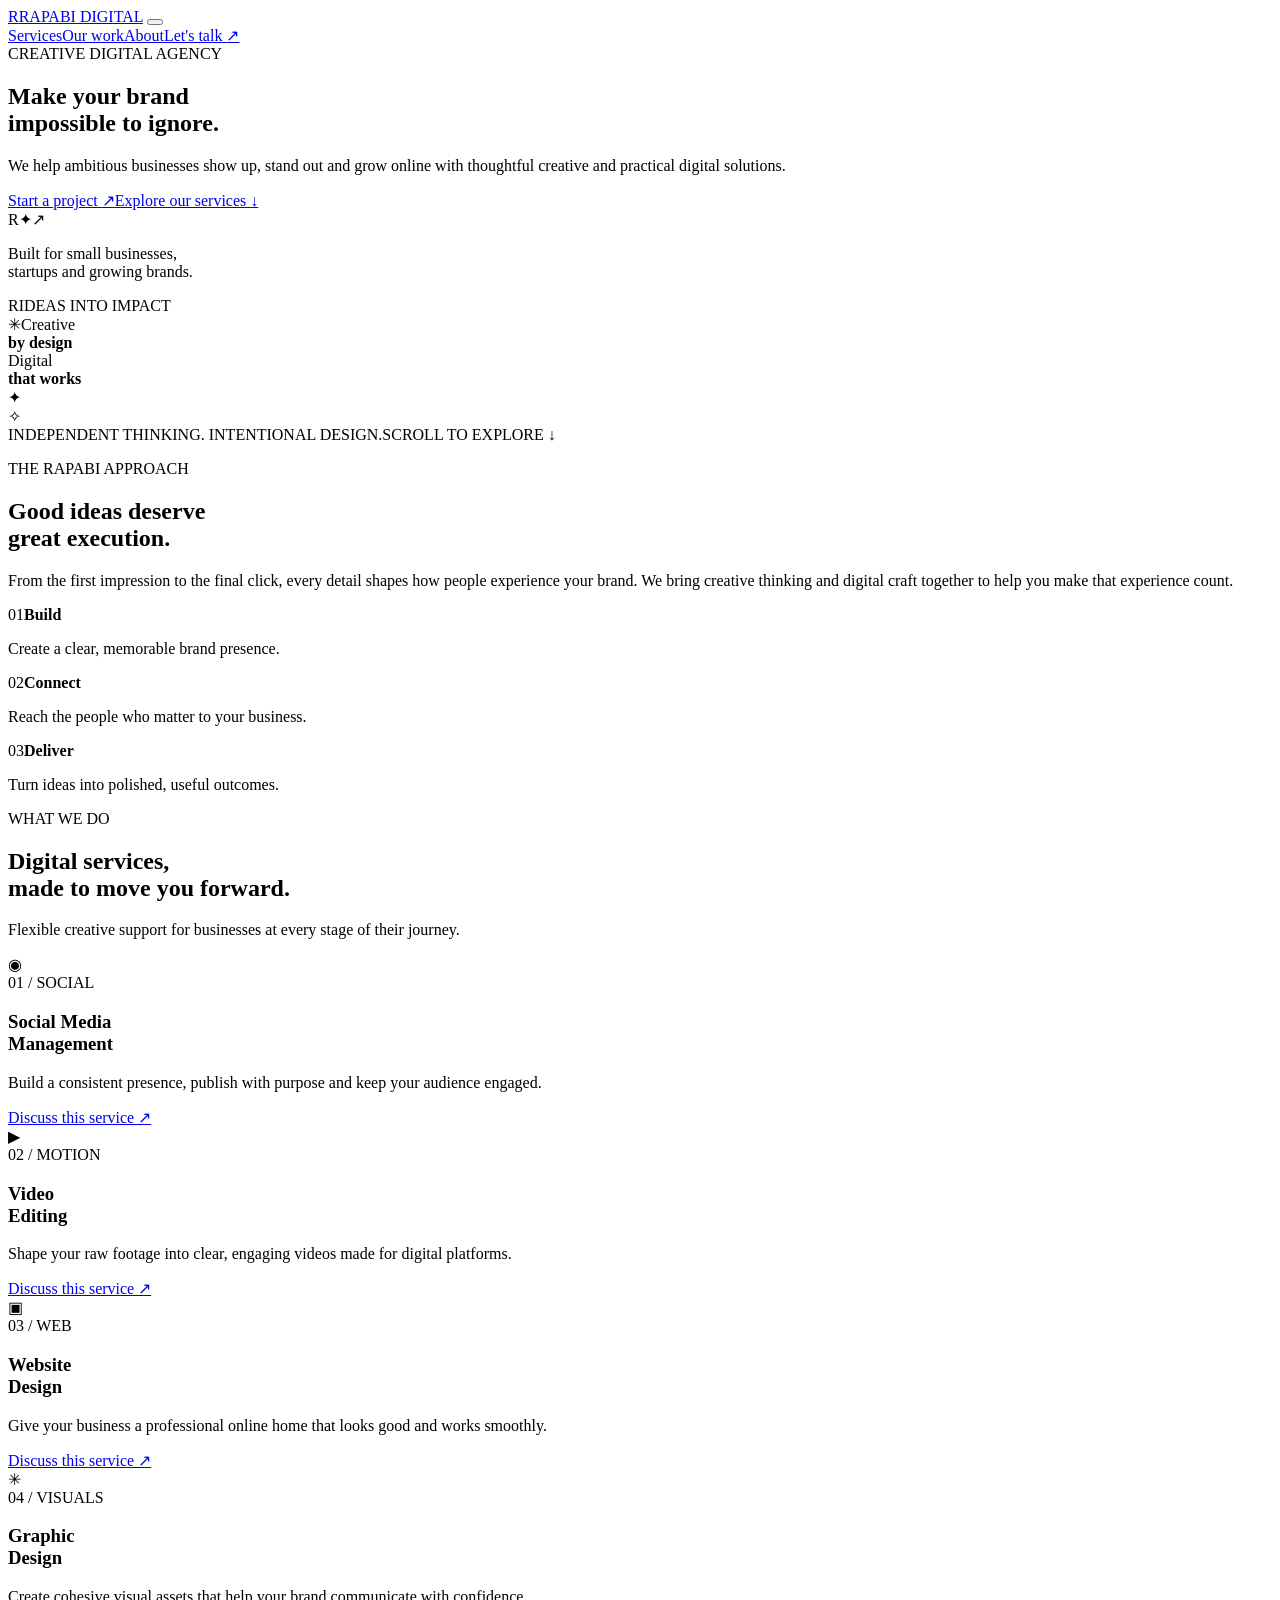
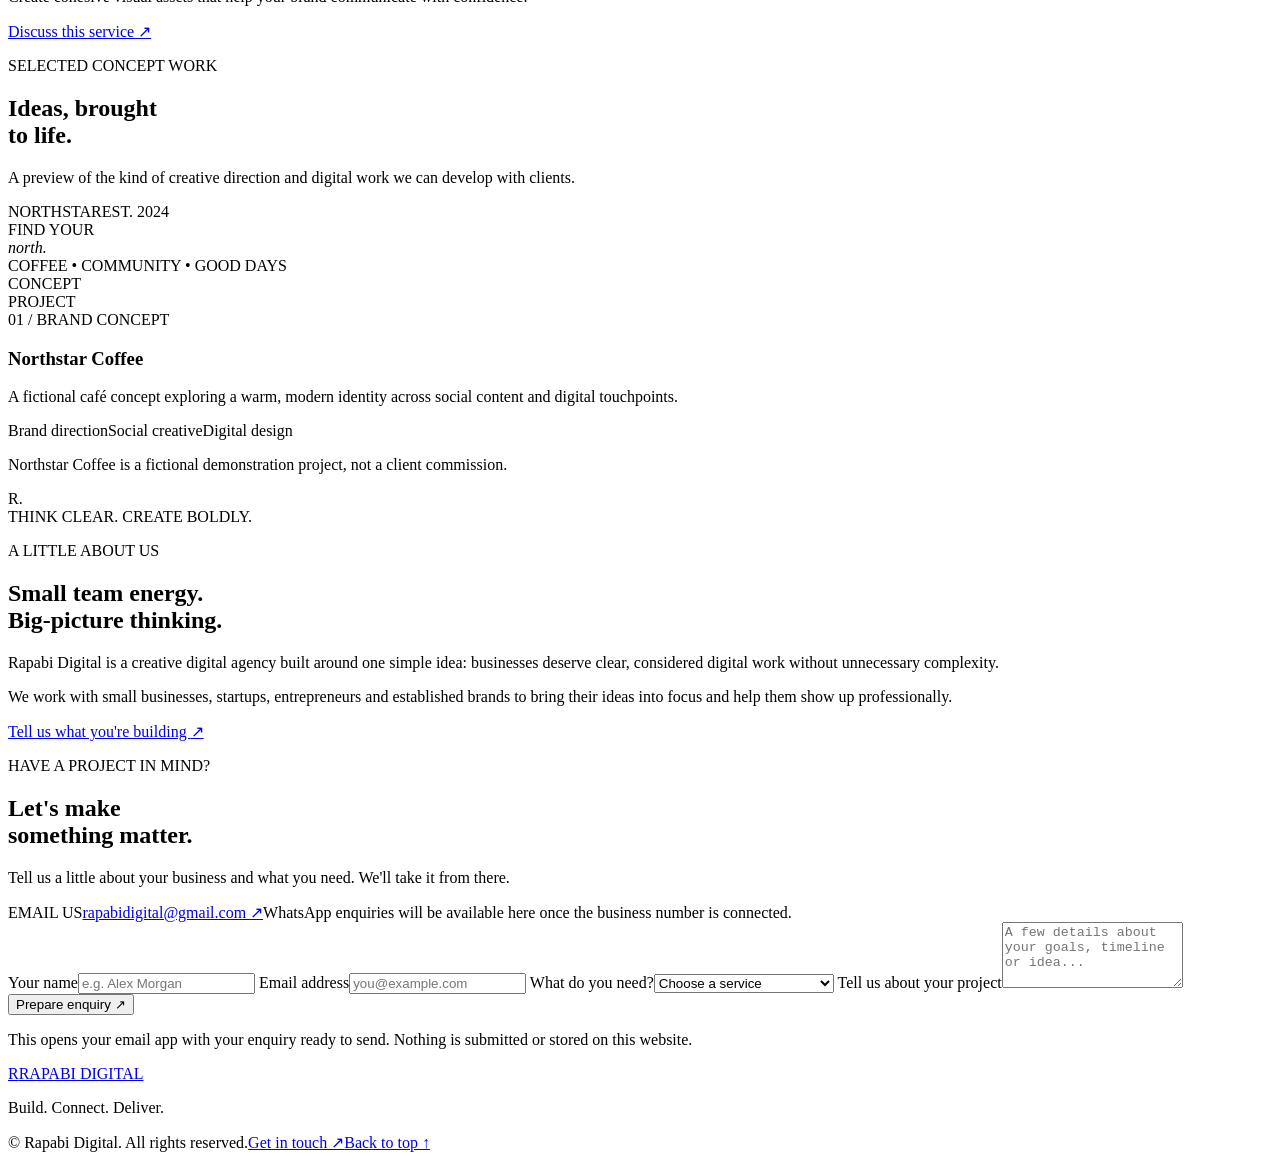
==== index.html @ 021f7085 "Build Rapabi Digital agency website" ====
<!doctype html>
<html lang="en">
<head>
  <meta charset="utf-8">
  <meta name="viewport" content="width=device-width, initial-scale=1">
  <meta name="theme-color" content="#090711">
  <meta name="description" content="Rapabi Digital helps small businesses and growing brands build a stronger digital presence through social media management, video editing, website design and graphic design.">
  <meta property="og:title" content="Rapabi Digital — Build. Connect. Deliver.">
  <meta property="og:description" content="Creative digital services for ambitious businesses.">
  <meta property="og:type" content="website">
  <title>Rapabi Digital — Build. Connect. Deliver.</title>
  <link rel="preconnect" href="https://fonts.googleapis.com">
  <link rel="preconnect" href="https://fonts.gstatic.com" crossorigin>
  <link href="https://fonts.googleapis.com/css2?family=DM+Sans:wght@400;500;600;700&family=Space+Grotesk:wght@400;500;600;700&display=swap" rel="stylesheet">
  <link rel="stylesheet" href="styles.css">
  <script src="script.js" defer></script>
</head>
<body>
  <div class="ambient ambient-one"></div><div class="ambient ambient-two"></div>
  <header class="site-header">
    <a class="brand" href="#home" aria-label="Rapabi Digital home"><span class="brand-mark">R</span><span>RAPABI<span class="brand-light"> DIGITAL</span></span></a>
    <button class="menu-toggle" aria-label="Open navigation" aria-expanded="false"><span></span><span></span></button>
    <nav class="nav" aria-label="Main navigation">
      <a href="#services">Services</a><a href="#work">Our work</a><a href="#about">About</a><a href="#contact" class="nav-cta">Let's talk <span>↗</span></a>
    </nav>
  </header>

  <main>
    <section class="hero section" id="home">
      <div class="hero-copy">
        <div class="eyebrow"><span class="eyebrow-dot"></span> CREATIVE DIGITAL AGENCY</div>
        <h1>Make your brand<br> <span class="gradient-text">impossible to ignore.</span></h1>
        <p class="hero-lede">We help ambitious businesses show up, stand out and grow online with thoughtful creative and practical digital solutions.</p>
        <div class="hero-actions"><a class="button button-primary" href="#contact">Start a project <span>↗</span></a><a class="text-link" href="#services">Explore our services <span>↓</span></a></div>
        <div class="hero-proof"><div class="proof-avatars"><span>R</span><span>✦</span><span>↗</span></div><p>Built for small businesses,<br>startups and growing brands.</p></div>
      </div>
      <div class="hero-art" aria-label="Abstract purple digital design illustration">
        <div class="orbit orbit-a"></div><div class="orbit orbit-b"></div>
        <div class="art-core"><span class="core-r">R</span><span class="core-caption">IDEAS INTO IMPACT</span></div>
        <div class="float-card card-top"><span class="mini-icon">✳</span><span>Creative<br><b>by design</b></span></div>
        <div class="float-card card-bottom"><span class="signal"><i></i><i></i><i></i></span><span>Digital<br><b>that works</b></span></div>
        <div class="art-spark spark-one">✦</div><div class="art-spark spark-two">✧</div>
      </div>
      <div class="hero-bottom"><span>INDEPENDENT THINKING. INTENTIONAL DESIGN.</span><span>SCROLL TO EXPLORE ↓</span></div>
    </section>

    <section class="intro section">
      <p class="section-kicker">THE RAPABI APPROACH</p>
      <div class="intro-grid"><h2>Good ideas deserve<br><span class="muted">great execution.</span></h2><p>From the first impression to the final click, every detail shapes how people experience your brand. We bring creative thinking and digital craft together to help you make that experience count.</p></div>
      <div class="pillars"><div><span>01</span><b>Build</b><p>Create a clear, memorable brand presence.</p></div><div><span>02</span><b>Connect</b><p>Reach the people who matter to your business.</p></div><div><span>03</span><b>Deliver</b><p>Turn ideas into polished, useful outcomes.</p></div></div>
    </section>

    <section class="services section" id="services">
      <div class="section-heading"><div><p class="section-kicker">WHAT WE DO</p><h2>Digital services,<br><span class="gradient-text">made to move you forward.</span></h2></div><p>Flexible creative support for businesses at every stage of their journey.</p></div>
      <div class="service-grid">
        <article class="service-card"><div class="service-icon">◉</div><span class="service-number">01 / SOCIAL</span><h3>Social Media<br>Management</h3><p>Build a consistent presence, publish with purpose and keep your audience engaged.</p><a href="#contact" class="card-link" data-service="Social Media Management">Discuss this service ↗</a></article>
        <article class="service-card"><div class="service-icon">▶</div><span class="service-number">02 / MOTION</span><h3>Video<br>Editing</h3><p>Shape your raw footage into clear, engaging videos made for digital platforms.</p><a href="#contact" class="card-link" data-service="Video Editing">Discuss this service ↗</a></article>
        <article class="service-card"><div class="service-icon">▣</div><span class="service-number">03 / WEB</span><h3>Website<br>Design</h3><p>Give your business a professional online home that looks good and works smoothly.</p><a href="#contact" class="card-link" data-service="Website Design">Discuss this service ↗</a></article>
        <article class="service-card"><div class="service-icon">✳</div><span class="service-number">04 / VISUALS</span><h3>Graphic<br>Design</h3><p>Create cohesive visual assets that help your brand communicate with confidence.</p><a href="#contact" class="card-link" data-service="Graphic Design">Discuss this service ↗</a></article>
      </div>
    </section>

    <section class="work section" id="work">
      <div class="section-heading"><div><p class="section-kicker">SELECTED CONCEPT WORK</p><h2>Ideas, brought<br><span class="muted">to life.</span></h2></div><p>A preview of the kind of creative direction and digital work we can develop with clients.</p></div>
      <article class="project-card">
        <div class="project-visual"><div class="coffee-window"><div class="coffee-top"><span>NORTHSTAR</span><span>EST. 2024</span></div><div class="coffee-sun"></div><div class="coffee-type">FIND YOUR<br><i>north.</i></div><div class="coffee-footer">COFFEE • COMMUNITY • GOOD DAYS</div></div><div class="project-stamp">CONCEPT<br>PROJECT</div></div>
        <div class="project-info"><div><span class="service-number">01 / BRAND CONCEPT</span><h3>Northstar Coffee</h3><p>A fictional café concept exploring a warm, modern identity across social content and digital touchpoints.</p></div><div class="project-tags"><span>Brand direction</span><span>Social creative</span><span>Digital design</span></div></div>
      </article>
      <p class="portfolio-note">Northstar Coffee is a fictional demonstration project, not a client commission.</p>
    </section>

    <section class="about section" id="about">
      <div class="about-visual"><div class="about-monogram">R<span>.</span></div><div class="about-ring"></div><span class="about-label">THINK CLEAR. CREATE BOLDLY.</span></div>
      <div class="about-copy"><p class="section-kicker">A LITTLE ABOUT US</p><h2>Small team energy.<br><span class="gradient-text">Big-picture thinking.</span></h2><p>Rapabi Digital is a creative digital agency built around one simple idea: businesses deserve clear, considered digital work without unnecessary complexity.</p><p>We work with small businesses, startups, entrepreneurs and established brands to bring their ideas into focus and help them show up professionally.</p><a class="text-link" href="#contact">Tell us what you're building <span>↗</span></a></div>
    </section>

    <section class="contact section" id="contact">
      <div class="contact-panel"><div class="contact-copy"><p class="section-kicker">HAVE A PROJECT IN MIND?</p><h2>Let's make<br><span class="gradient-text">something matter.</span></h2><p>Tell us a little about your business and what you need. We'll take it from there.</p><div class="contact-details"><span>EMAIL US</span><a href="mailto:rapabidigital@gmail.com">rapabidigital@gmail.com ↗</a><span class="contact-small">WhatsApp enquiries will be available here once the business number is connected.</span></div></div>
        <form class="contact-form" id="enquiry-form">
          <label for="name">Your name</label><input id="name" name="name" autocomplete="name" placeholder="e.g. Alex Morgan" required>
          <label for="email">Email address</label><input id="email" name="email" type="email" autocomplete="email" placeholder="you@example.com" required>
          <label for="service">What do you need?</label><select id="service" name="service" required><option value="">Choose a service</option><option>Social Media Management</option><option>Video Editing</option><option>Website Design</option><option>Graphic Design</option><option>Not sure yet</option></select>
          <label for="message">Tell us about your project</label><textarea id="message" name="message" rows="4" placeholder="A few details about your goals, timeline or idea..." required></textarea>
          <button class="button button-primary form-submit" type="submit">Prepare enquiry <span>↗</span></button><p class="form-note">This opens your email app with your enquiry ready to send. Nothing is submitted or stored on this website.</p>
        </form>
      </div>
    </section>
  </main>

  <footer class="footer"><a class="brand" href="#home"><span class="brand-mark">R</span><span>RAPABI<span class="brand-light"> DIGITAL</span></span></a><p>Build. Connect. Deliver.</p><div class="footer-bottom"><span>© <span id="year"></span> Rapabi Digital. All rights reserved.</span><a href="mailto:rapabidigital@gmail.com">Get in touch ↗</a><a href="#home">Back to top ↑</a></div></footer>
</body>
</html>
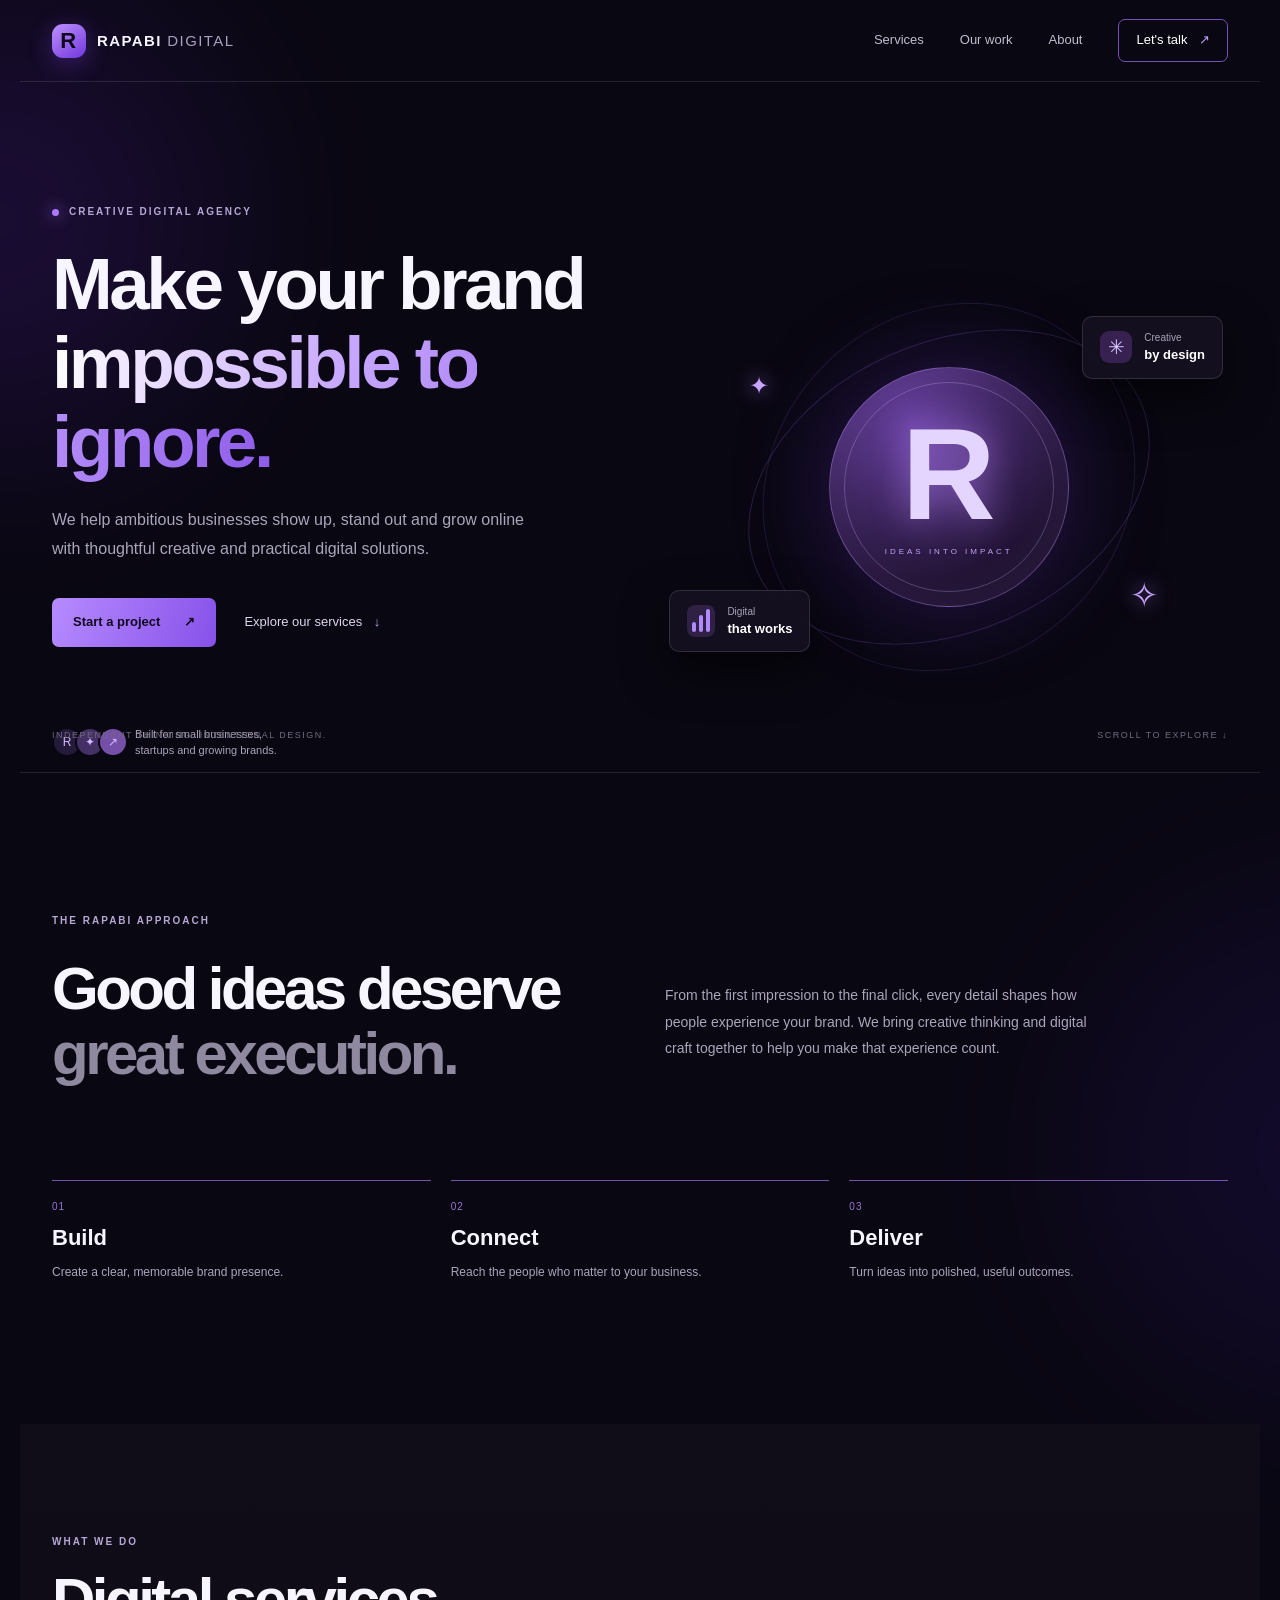
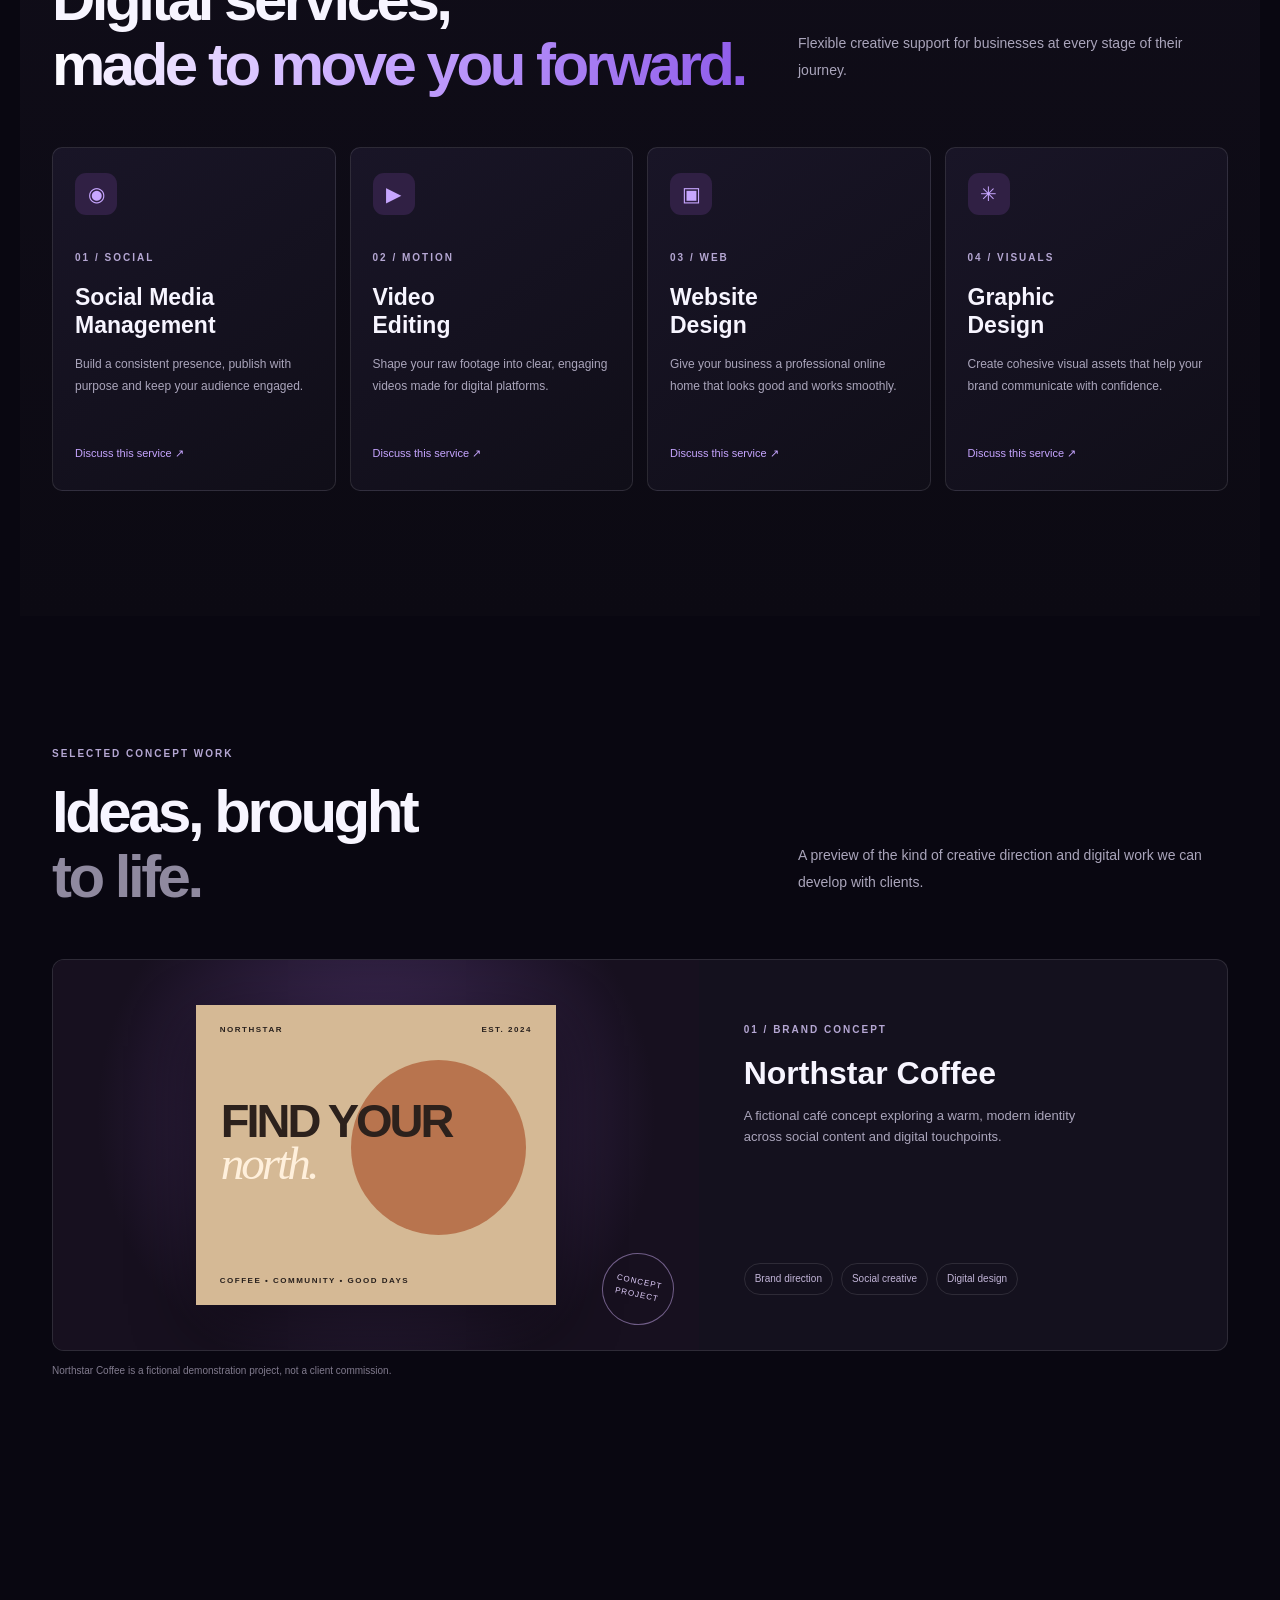
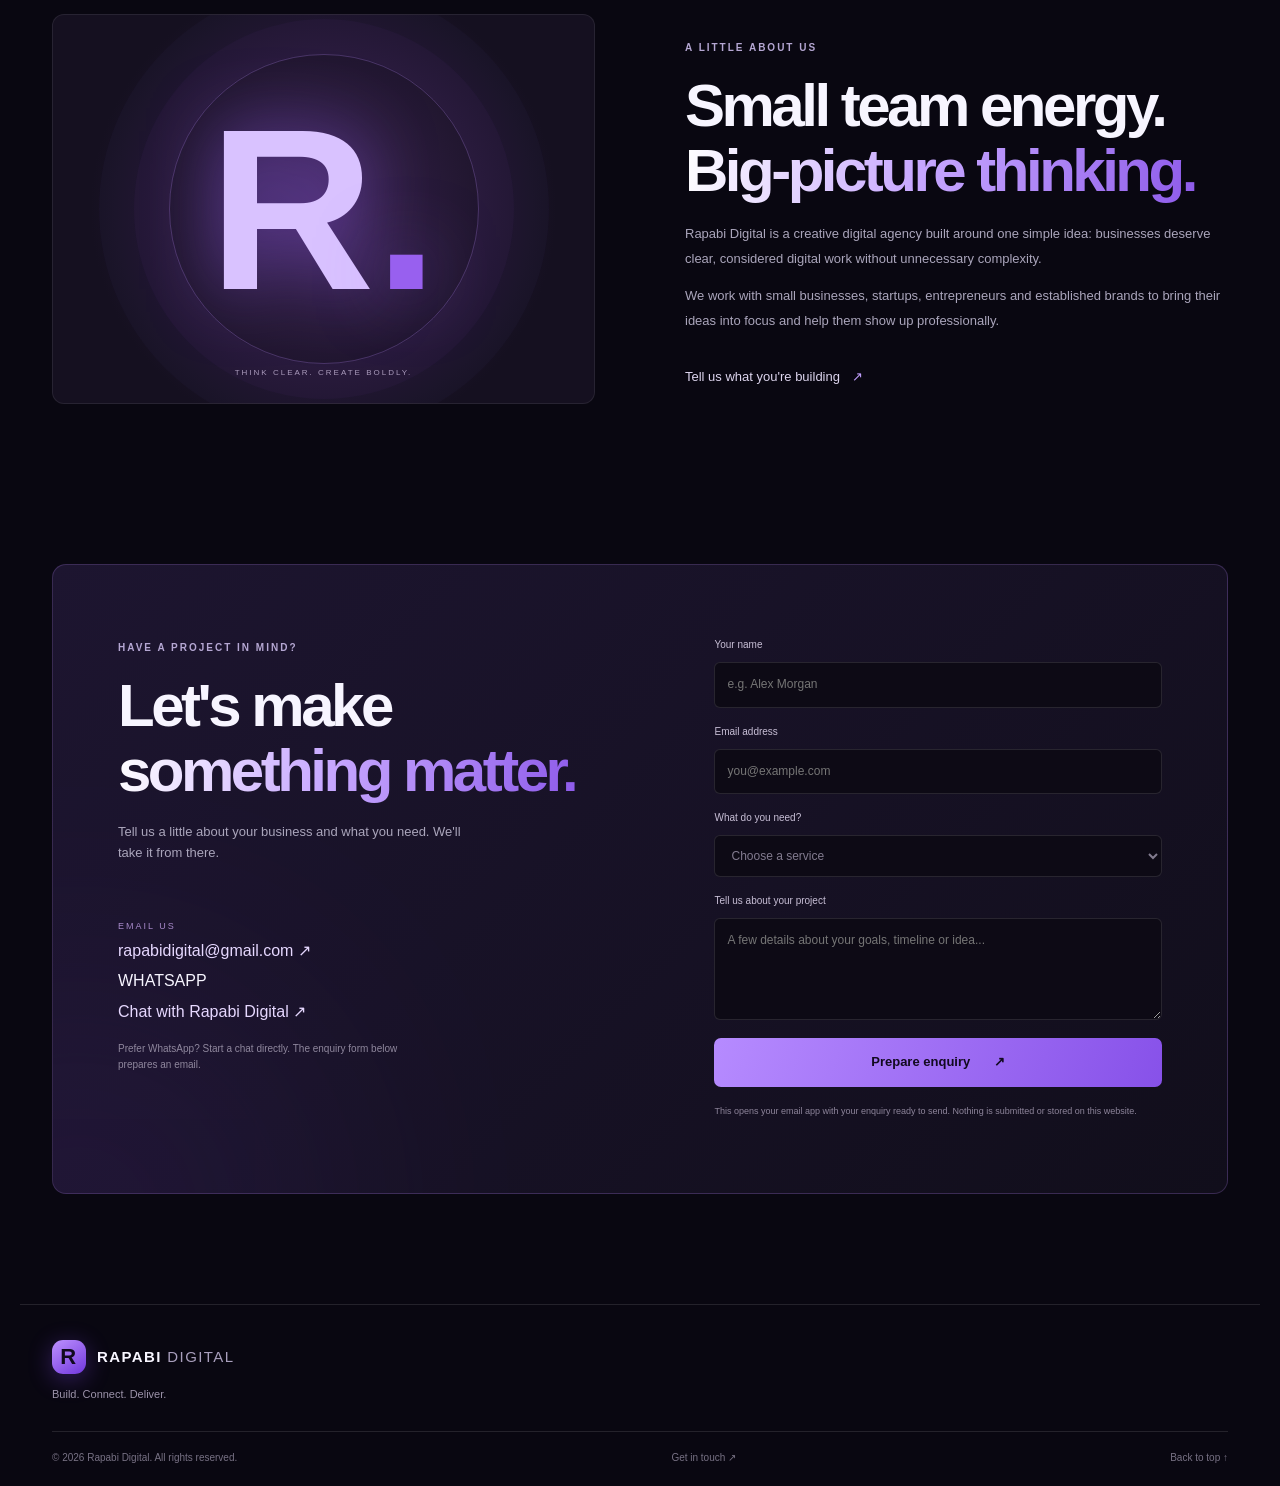
==== commit 597b9357: "Add WhatsApp business contact link" ====
--- a/index.html
+++ b/index.html
@@ -75,7 +75,7 @@
     </section>
 
     <section class="contact section" id="contact">
-      <div class="contact-panel"><div class="contact-copy"><p class="section-kicker">HAVE A PROJECT IN MIND?</p><h2>Let's make<br><span class="gradient-text">something matter.</span></h2><p>Tell us a little about your business and what you need. We'll take it from there.</p><div class="contact-details"><span>EMAIL US</span><a href="mailto:rapabidigital@gmail.com">rapabidigital@gmail.com ↗</a><span class="contact-small">WhatsApp enquiries will be available here once the business number is connected.</span></div></div>
+      <div class="contact-panel"><div class="contact-copy"><p class="section-kicker">HAVE A PROJECT IN MIND?</p><h2>Let's make<br><span class="gradient-text">something matter.</span></h2><p>Tell us a little about your business and what you need. We'll take it from there.</p><div class="contact-details"><span>EMAIL US</span><a href="mailto:rapabidigital@gmail.com">rapabidigital@gmail.com ↗</a><span>WHATSAPP</span><a href="https://wa.me/27754606936" target="_blank" rel="noopener noreferrer">Chat with Rapabi Digital ↗</a><span class="contact-small">Prefer WhatsApp? Start a chat directly. The enquiry form below prepares an email.</span></div></div>
         <form class="contact-form" id="enquiry-form">
           <label for="name">Your name</label><input id="name" name="name" autocomplete="name" placeholder="e.g. Alex Morgan" required>
           <label for="email">Email address</label><input id="email" name="email" type="email" autocomplete="email" placeholder="you@example.com" required>
--- a/styles.css
+++ b/styles.css
@@ -0,0 +1,4 @@
+:root{--bg:#090711;--panel:#12101d;--panel2:#171426;--text:#f7f5ff;--muted:#aaa5bb;--purple:#9b69ff;--purple2:#c2a0ff;--line:rgba(255,255,255,.11);--font:'DM Sans',sans-serif;--display:'Space Grotesk',sans-serif}*{box-sizing:border-box}html{scroll-behavior:smooth;scroll-padding-top:90px}body{margin:0;background:var(--bg);color:var(--text);font-family:var(--font);line-height:1.6;overflow-x:hidden}a{color:inherit;text-decoration:none}button,input,textarea,select{font:inherit}.ambient{position:absolute;pointer-events:none;border-radius:50%;filter:blur(110px);opacity:.18;z-index:-1}.ambient-one{width:440px;height:440px;background:#702bdb;top:0;left:-220px}.ambient-two{width:500px;height:500px;background:#3e1c9b;top:900px;right:-300px}.site-header{height:82px;max-width:1240px;margin:auto;padding:0 32px;display:flex;align-items:center;justify-content:space-between;border-bottom:1px solid var(--line);position:relative;z-index:5}.brand{display:flex;align-items:center;gap:11px;font:700 15px var(--display);letter-spacing:1.4px}.brand-mark{width:34px;height:34px;border-radius:11px;display:grid;place-items:center;background:linear-gradient(145deg,#bd91ff,#7137dc);color:#10091e;font:700 22px var(--display);box-shadow:0 5px 25px #8a4bff55}.brand-light{color:#a99fbd;font-weight:500}.nav{display:flex;align-items:center;gap:36px;color:#c2bdcf;font-size:13px}.nav a:hover,.text-link:hover{color:#fff}.nav-cta{padding:10px 17px;border:1px solid #7851b5;border-radius:7px;color:#fff}.nav-cta span{color:var(--purple2);margin-left:8px}.menu-toggle{display:none;background:none;border:0;color:white}.section{max-width:1240px;margin:0 auto;padding-left:32px;padding-right:32px}.hero{min-height:690px;padding-top:120px;position:relative;display:grid;grid-template-columns:1.05fr .95fr;align-items:center}.eyebrow,.section-kicker,.service-number{font-size:10px;letter-spacing:2px;font-weight:700;color:#b5a7d3}.eyebrow{display:flex;align-items:center;gap:10px}.eyebrow-dot{width:7px;height:7px;background:#ad7aff;border-radius:50%;box-shadow:0 0 15px #ad7aff}.hero h1,.section h2{font:600 clamp(42px,5.7vw,76px)/1.08 var(--display);letter-spacing:-3.5px;margin:25px 0}.gradient-text{background:linear-gradient(100deg,#fff 0%,#c8a9ff 45%,#8e5bea 100%);-webkit-background-clip:text;background-clip:text;color:transparent}.muted{color:#8f899f}.hero-lede{max-width:500px;color:var(--muted);font-size:16px;line-height:1.8}.hero-actions{display:flex;align-items:center;gap:28px;margin-top:34px}.button{border:0;border-radius:7px;padding:14px 21px;font-size:13px;font-weight:700;display:inline-flex;align-items:center;gap:24px;cursor:pointer;transition:transform .2s,box-shadow .2s}.button:hover{transform:translateY(-3px);box-shadow:0 10px 30px #8d50ef55}.button-primary{background:linear-gradient(110deg,#b68bff,#8751e9);color:#120a20}.text-link{font-size:13px;color:#ddd5ee}.text-link span{color:var(--purple2);margin-left:8px}.hero-proof{display:flex;align-items:center;gap:14px;margin-top:68px}.proof-avatars{display:flex}.proof-avatars span{width:30px;height:30px;border:2px solid var(--bg);border-radius:50%;margin-right:-7px;background:#241a39;display:grid;place-items:center;color:#d4b9ff;font-size:12px}.proof-avatars span:nth-child(2){background:#443064}.proof-avatars span:nth-child(3){background:#7550a9}.hero-proof p{font-size:11px;color:#aaa3b8;line-height:1.5}.hero-art{height:450px;position:relative;display:grid;place-items:center}.orbit{position:absolute;border:1px solid #a77aff33;border-radius:50%;transform:rotate(-24deg)}.orbit-a{width:420px;height:290px}.orbit-b{width:350px;height:390px;transform:rotate(48deg);border-color:#a77aff22}.art-core{width:240px;height:240px;border-radius:50%;background:radial-gradient(circle at 35% 25%,#6841a0,#211333 65%,#100b19);border:1px solid #bd96ff66;box-shadow:0 0 100px #843dff44,inset 0 0 55px #b17aff22;display:flex;flex-direction:column;align-items:center;justify-content:center;position:relative}.art-core:before{content:"";position:absolute;inset:14px;border:1px solid #d2baff44;border-radius:50%}.core-r{font:700 130px/.9 var(--display);color:#e4d5ff;text-shadow:0 0 35px #bd8bff88}.core-caption{font-size:8px;letter-spacing:3px;color:#c3a6f1;margin-top:13px}.float-card{position:absolute;display:flex;align-items:center;gap:12px;padding:13px 17px;background:#171222dd;border:1px solid #ffffff20;border-radius:10px;box-shadow:0 18px 45px #0008;font-size:10px;color:#aaa2b8;line-height:1.5;backdrop-filter:blur(12px)}.float-card b{font-size:13px;color:white}.card-top{top:54px;right:5px}.card-bottom{bottom:60px;left:0}.mini-icon{width:32px;height:32px;border-radius:9px;background:#362151;color:#d9c3ff;display:grid;place-items:center;font-size:20px}.signal{height:32px;display:flex;align-items:end;gap:3px;padding:5px;background:#302044;border-radius:8px}.signal i{display:block;width:4px;background:#b18aff;border-radius:4px}.signal i:nth-child(1){height:10px}.signal i:nth-child(2){height:17px}.signal i:nth-child(3){height:23px}.art-spark{position:absolute;color:#c8a6ff;text-shadow:0 0 20px #b27aff}.spark-one{top:105px;left:80px;font-size:24px}.spark-two{bottom:90px;right:70px;font-size:34px}.hero-bottom{position:absolute;bottom:30px;left:32px;right:32px;display:flex;justify-content:space-between;color:#706a7f;font-size:9px;letter-spacing:1.5px}.intro{padding-top:130px;padding-bottom:130px;border-top:1px solid var(--line)}.intro-grid{display:grid;grid-template-columns:1fr 1fr;align-items:center;gap:50px}.intro-grid h2,.section-heading h2,.about-copy h2,.contact h2{font-size:clamp(38px,4.7vw,60px);margin:18px 0}.intro-grid>p,.section-heading>p{max-width:430px;color:var(--muted);font-size:14px;line-height:1.9}.pillars{display:grid;grid-template-columns:repeat(3,1fr);gap:20px;margin-top:75px}.pillars>div{border-top:1px solid #7653a7;padding-top:18px}.pillars span{display:block;font-size:10px;color:#9b73d4;letter-spacing:1px}.pillars b{display:block;font:600 22px var(--display);margin:10px 0}.pillars p{font-size:12px;color:var(--muted)}.services{padding-top:100px;padding-bottom:125px;background:linear-gradient(180deg,#100d19,#0c0a13)}.section-heading{display:flex;align-items:end;justify-content:space-between;gap:30px;margin-bottom:50px}.section-heading h2{margin-bottom:0}.service-grid{display:grid;grid-template-columns:repeat(4,1fr);gap:14px}.service-card{min-height:315px;padding:25px 22px;background:linear-gradient(145deg,#191527,#100e18);border:1px solid var(--line);border-radius:10px;transition:transform .25s,border-color .25s}.service-card:hover{transform:translateY(-7px);border-color:#9869d7}.service-icon{width:42px;height:42px;border-radius:11px;background:#302044;color:#c7a6ff;display:grid;place-items:center;font-size:20px;margin-bottom:28px}.service-card h3{font:600 23px/1.2 var(--display);margin:15px 0}.service-card p{font-size:12px;color:var(--muted);line-height:1.8;min-height:66px}.card-link{font-size:11px;color:#c6a5ff;display:inline-block;margin-top:13px}.work{padding-top:120px;padding-bottom:115px}.project-card{display:grid;grid-template-columns:1.1fr .9fr;background:#14111e;border:1px solid var(--line);border-radius:12px;overflow:hidden}.project-visual{min-height:390px;background:radial-gradient(circle at 50% 40%,#493065,#17101f 70%);display:grid;place-items:center;position:relative;padding:35px}.coffee-window{width:min(360px,90%);height:300px;background:#d5b995;color:#28201d;padding:20px 24px;position:relative;overflow:hidden;box-shadow:0 20px 60px #0007}.coffee-top,.coffee-footer{display:flex;justify-content:space-between;font:700 8px var(--display);letter-spacing:1.5px;position:relative;z-index:2}.coffee-sun{position:absolute;width:175px;height:175px;border-radius:50%;background:#b56d46;right:30px;top:55px;opacity:.9}.coffee-type{position:absolute;z-index:1;left:25px;top:95px;font:700 47px/.88 var(--display);letter-spacing:-3px;color:#2c211c}.coffee-type i{font-family:Georgia,serif;font-weight:400;color:#fff0dc}.coffee-footer{position:absolute;bottom:20px;left:24px;right:24px}.project-stamp{position:absolute;bottom:25px;right:25px;border:1px solid #d7b6ff77;border-radius:50%;width:72px;height:72px;display:grid;place-items:center;text-align:center;font-size:8px;letter-spacing:1px;color:#e4d1ff;transform:rotate(12deg)}.project-info{padding:55px 45px;display:flex;flex-direction:column;justify-content:space-between}.project-info h3{font:600 32px var(--display);margin:14px 0}.project-info p{font-size:13px;color:var(--muted);max-width:360px}.project-tags{display:flex;flex-wrap:wrap;gap:8px;margin-top:35px}.project-tags span{font-size:10px;color:#c2b5d8;padding:7px 10px;border:1px solid var(--line);border-radius:30px}.portfolio-note{font-size:10px;color:#817b8e;margin-top:12px}.about{padding-top:110px;padding-bottom:130px;display:grid;grid-template-columns:1fr 1fr;gap:90px;align-items:center}.about-visual{height:390px;border-radius:12px;background:radial-gradient(circle at 50% 50%,#39234e,#151020 70%);border:1px solid #ffffff14;display:grid;place-items:center;position:relative;overflow:hidden}.about-monogram{font:700 230px/.9 var(--display);color:#d9c2ff;text-shadow:0 0 70px #9a62ff88;z-index:1}.about-monogram span{color:#9860ef}.about-ring{position:absolute;width:310px;height:310px;border:1px solid #bd8bff44;border-radius:50%;box-shadow:0 0 0 35px #9d66ff09,0 0 0 70px #9d66ff07}.about-label{position:absolute;bottom:24px;font-size:8px;letter-spacing:2px;color:#a99abb}.about-copy>p:not(.section-kicker){font-size:13px;color:var(--muted);line-height:1.9}.about-copy .text-link{display:inline-block;margin-top:20px}.contact{padding-top:30px;padding-bottom:110px}.contact-panel{padding:65px;display:grid;grid-template-columns:1fr .85fr;gap:70px;background:linear-gradient(135deg,#1d1530,#110e1b);border:1px solid #9b70d344;border-radius:14px;position:relative;overflow:hidden}.contact-panel:after{content:"";position:absolute;width:350px;height:350px;border-radius:50%;background:#8c4de8;filter:blur(140px);opacity:.17;left:-150px;bottom:-200px;pointer-events:none}.contact-copy,.contact-form{position:relative;z-index:1}.contact-copy>p:not(.section-kicker){color:var(--muted);font-size:13px;max-width:360px}.contact-details{display:flex;flex-direction:column;align-items:flex-start;margin-top:55px;gap:8px}.contact-details>span:first-child{font-size:9px;letter-spacing:2px;color:#a88acb}.contact-details>a{font:500 16px var(--display);color:#e6d8ff}.contact-small{font-size:10px;color:#8f879d;margin-top:12px;max-width:280px}.contact-form{display:flex;flex-direction:column;gap:9px}.contact-form label{font-size:10px;color:#c8bfd6;margin-top:7px}.contact-form input,.contact-form select,.contact-form textarea{width:100%;background:#0d0a15;border:1px solid #ffffff1c;border-radius:6px;padding:12px;color:#fff;outline:none;font-size:12px}.contact-form input:focus,.contact-form select:focus,.contact-form textarea:focus{border-color:#a477e7}.contact-form textarea{resize:vertical}.contact-form select:invalid{color:#827b8f}.form-submit{margin-top:9px;justify-content:center}.form-note{font-size:9px;color:#8d849a;line-height:1.5}.footer{max-width:1240px;margin:auto;padding:35px 32px 20px;border-top:1px solid var(--line)}.footer>p{font-size:11px;color:#9c93aa;margin:12px 0 28px}.footer-bottom{display:flex;justify-content:space-between;gap:15px;border-top:1px solid var(--line);padding-top:18px;color:#777184;font-size:10px}.footer-bottom a:hover{color:#fff}
+@media(max-width:900px){.hero{grid-template-columns:1fr .8fr;padding-top:90px}.hero-art{transform:scale(.85)}.service-grid{grid-template-columns:repeat(2,1fr)}.about{gap:45px}.contact-panel{padding:42px;gap:35px}.project-info{padding:40px 30px}}
+@media(max-width:680px){.site-header{height:70px;padding:0 20px}.menu-toggle{display:flex;flex-direction:column;gap:6px;padding:10px}.menu-toggle span{width:23px;height:2px;background:#eee;display:block}.nav{display:none;position:absolute;top:69px;left:0;right:0;background:#100d19;border-bottom:1px solid var(--line);padding:20px;flex-direction:column;align-items:stretch;gap:18px}.nav.open{display:flex}.nav-cta{text-align:center}.section{padding-left:20px;padding-right:20px}.hero{display:block;min-height:0;padding-top:85px;padding-bottom:85px}.hero h1{font-size:clamp(43px,12vw,62px);letter-spacing:-2.8px}.hero-lede{font-size:14px}.hero-proof{margin-top:42px}.hero-art{height:340px;margin-top:25px;transform:none}.art-core{width:190px;height:190px}.core-r{font-size:105px}.orbit-a{width:320px;height:230px}.orbit-b{width:270px;height:310px}.card-top{right:0;top:25px}.card-bottom{left:0;bottom:25px}.hero-bottom{bottom:22px;left:20px;right:20px;font-size:7px}.intro{padding-top:85px;padding-bottom:85px}.intro-grid{grid-template-columns:1fr;gap:0}.intro-grid h2,.section-heading h2,.about-copy h2,.contact h2{font-size:43px;letter-spacing:-2px}.pillars{grid-template-columns:1fr;gap:25px;margin-top:45px}.services,.work{padding-top:85px;padding-bottom:85px}.section-heading{display:block;margin-bottom:35px}.section-heading>p{margin-top:20px}.service-grid{grid-template-columns:1fr}.service-card{min-height:270px}.service-card p{min-height:0}.project-card{grid-template-columns:1fr}.project-visual{min-height:330px}.project-info{padding:30px 25px}.about{grid-template-columns:1fr;gap:38px;padding-top:80px;padding-bottom:85px}.about-visual{height:300px}.about-monogram{font-size:180px}.about-ring{width:240px;height:240px}.contact{padding-bottom:75px}.contact-panel{padding:30px 22px;grid-template-columns:1fr;gap:35px}.contact-details{margin-top:35px}.footer{padding:30px 20px 18px}.footer-bottom{flex-wrap:wrap}.footer-bottom span{width:100%}}
+@media(prefers-reduced-motion:reduce){*,*::before,*::after{scroll-behavior:auto!important;transition:none!important;animation:none!important}}
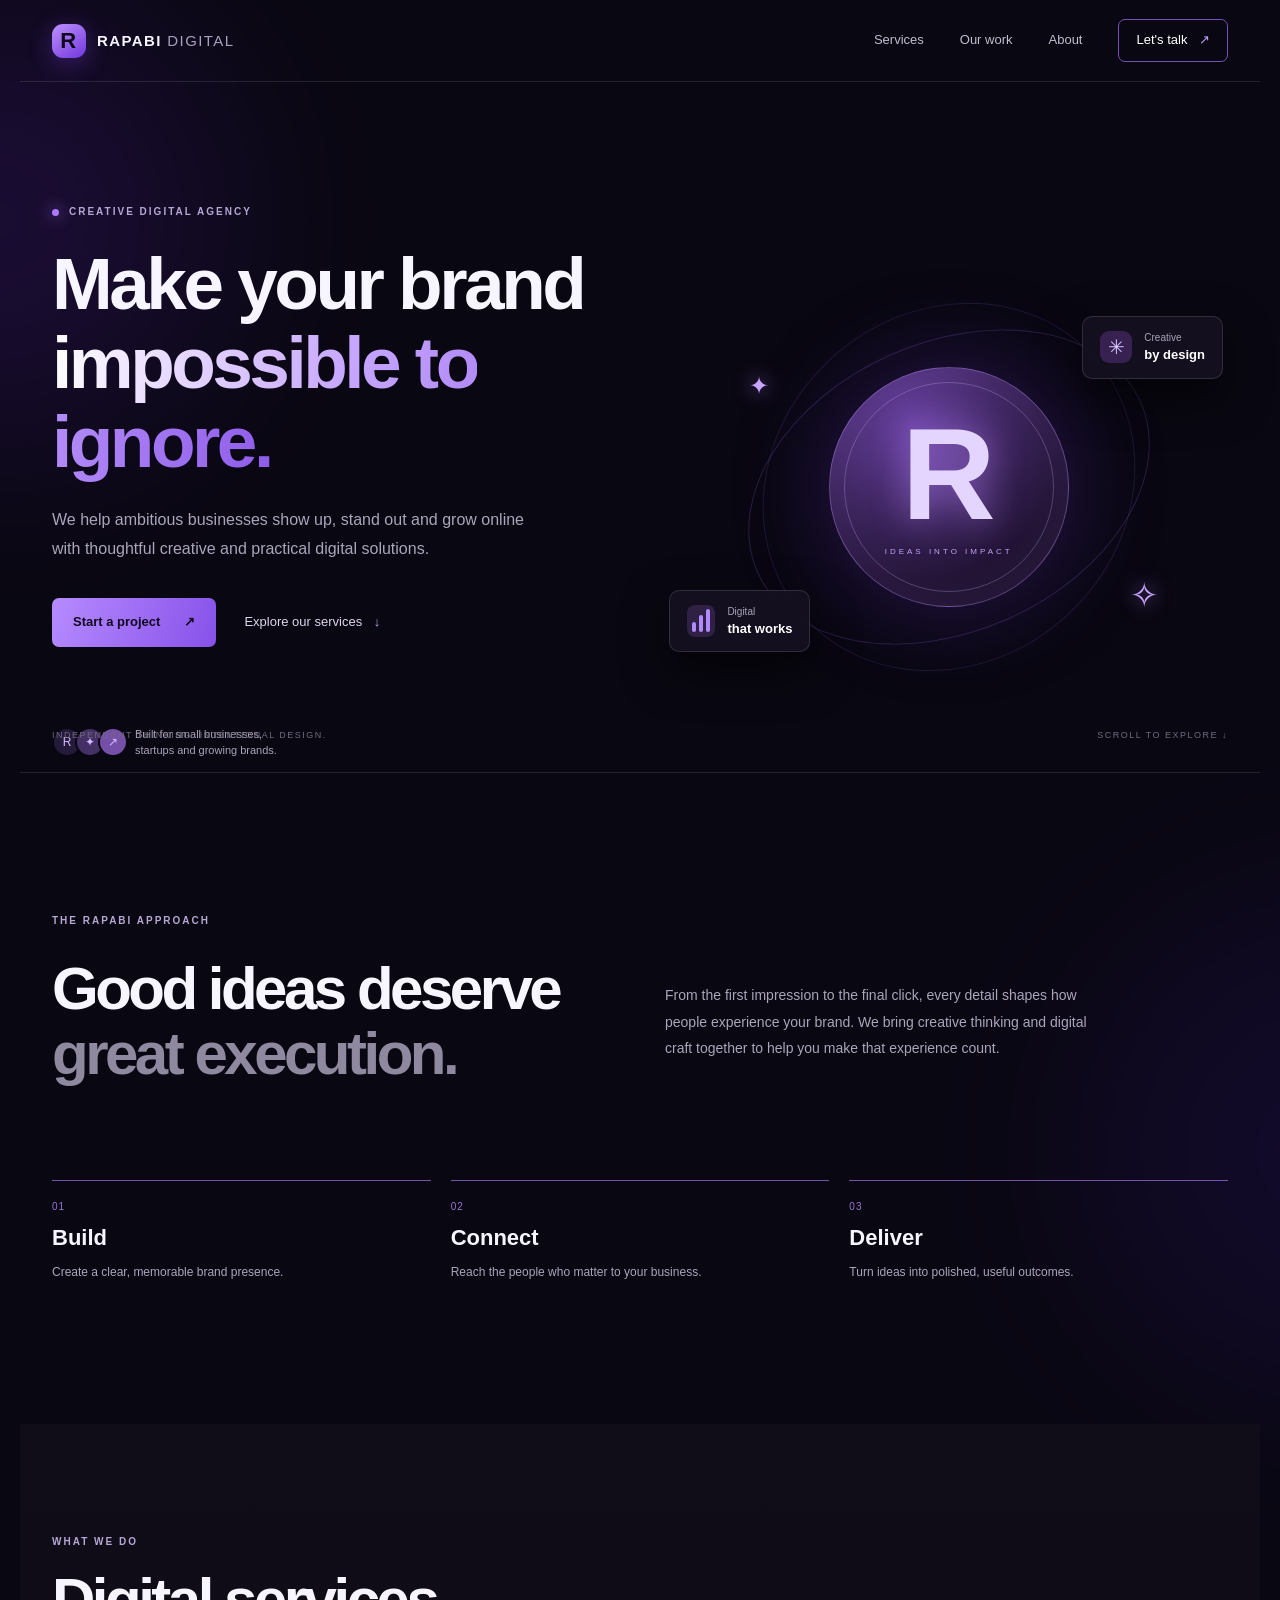
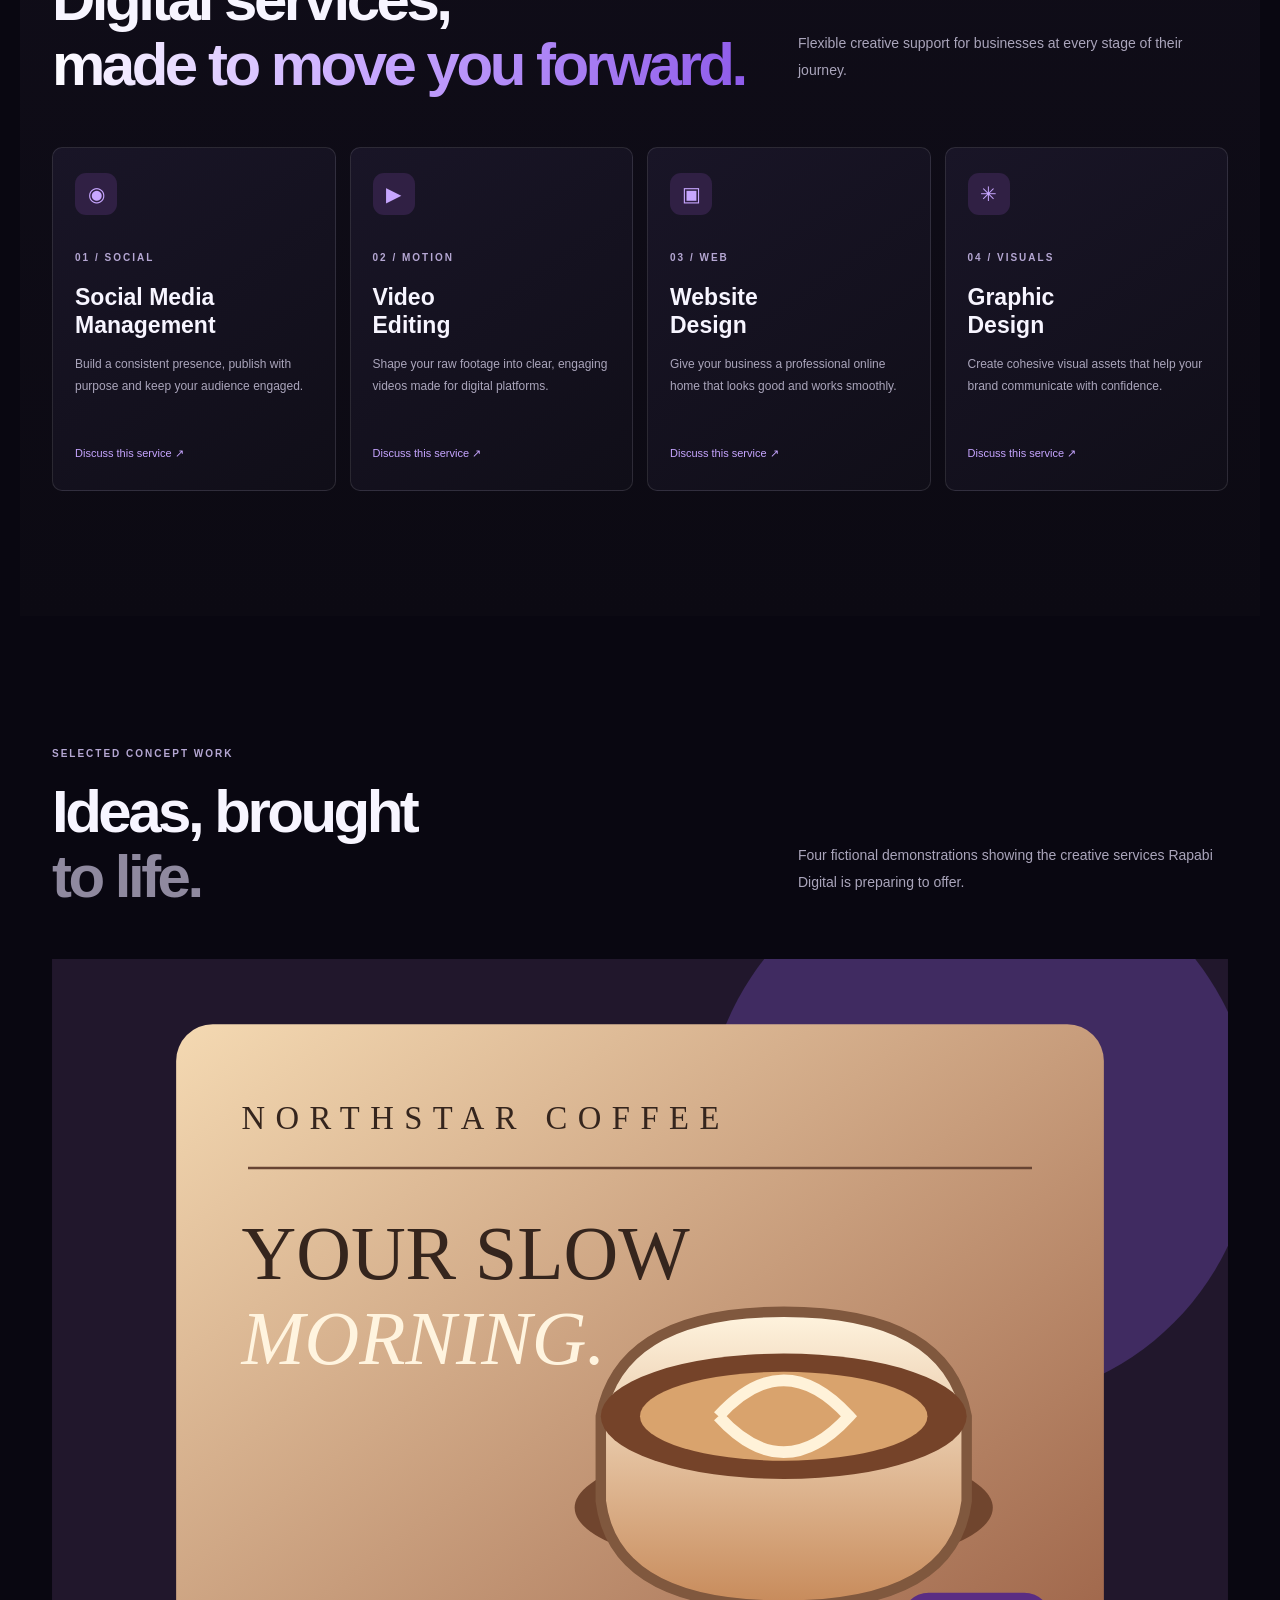
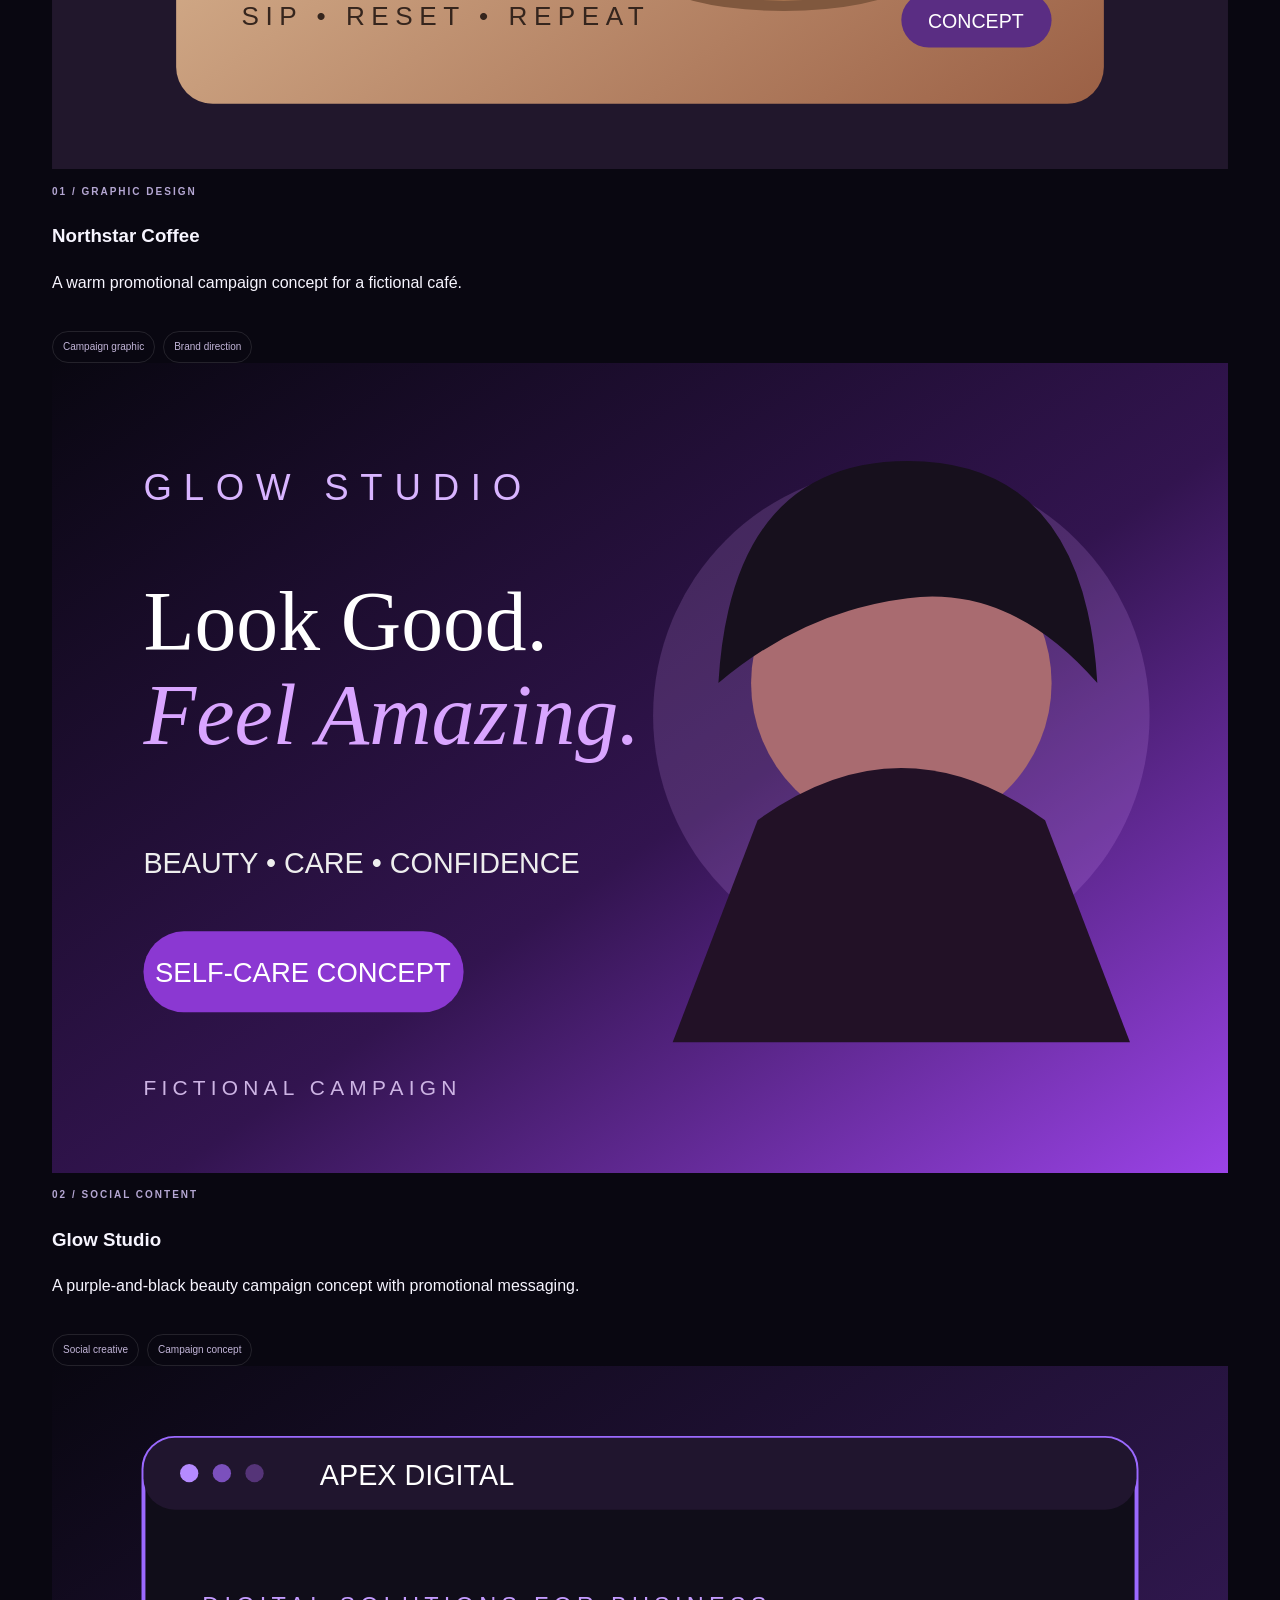
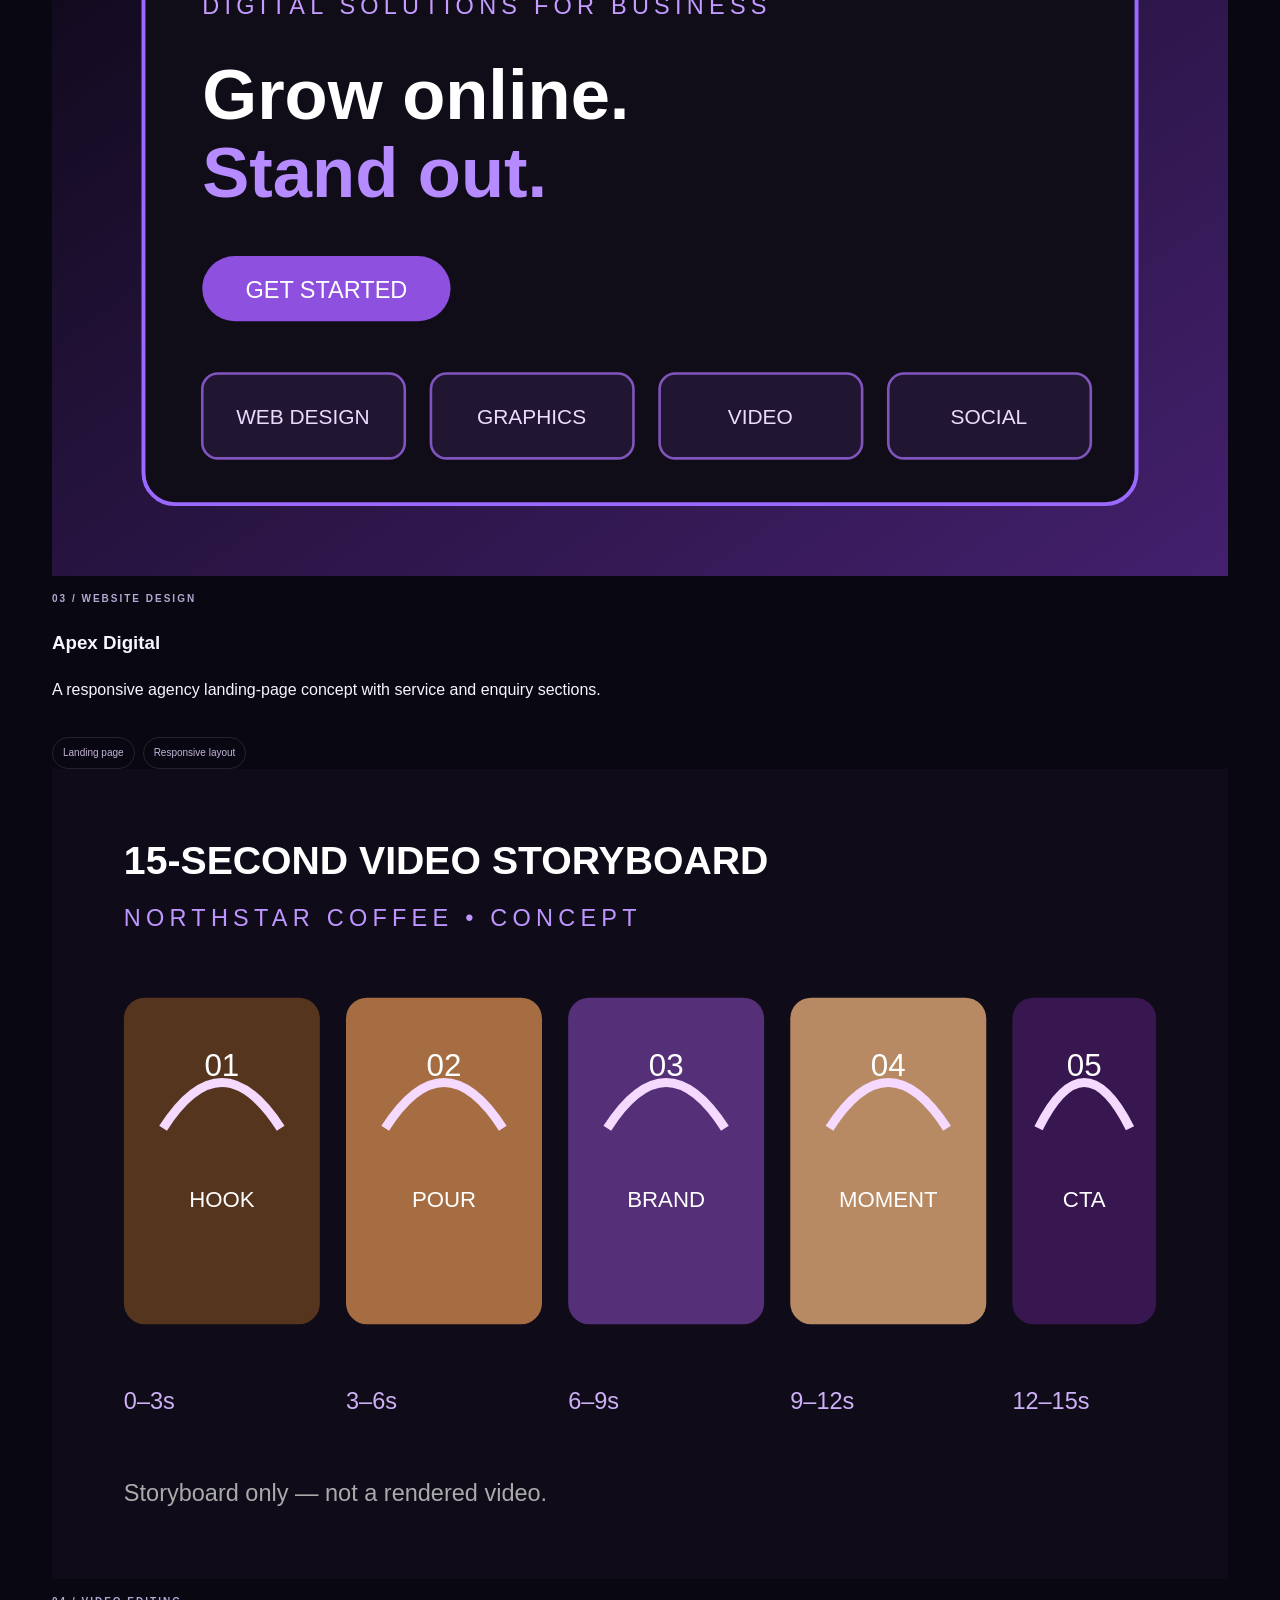
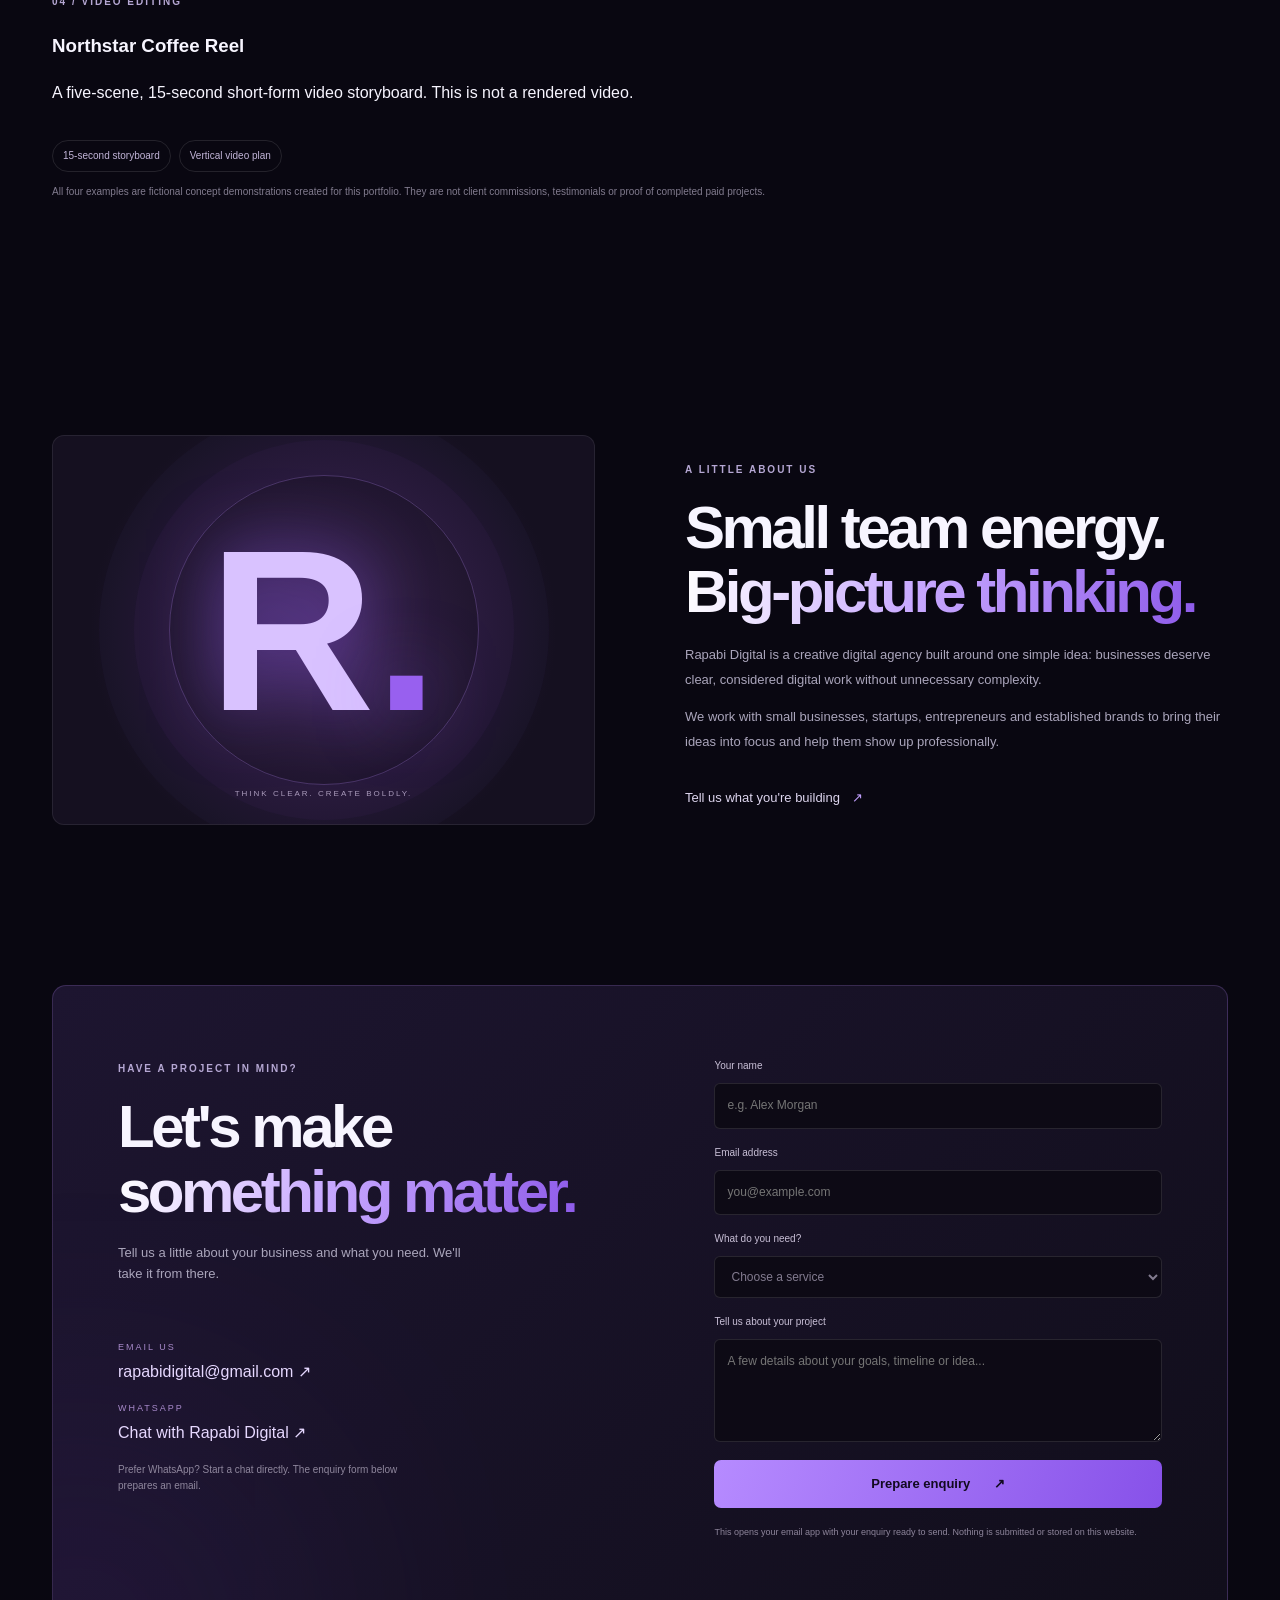
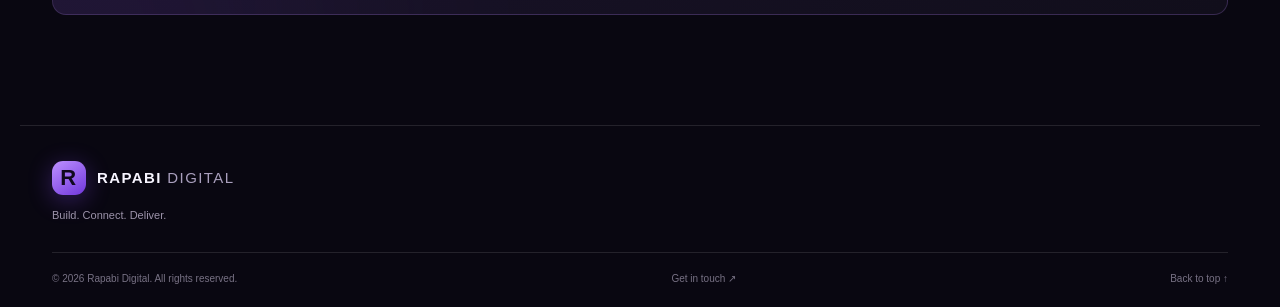
==== commit d27984c9: "Show four concept projects in portfolio" ====
--- a/index.html
+++ b/index.html
@@ -61,12 +61,14 @@
     </section>
 
     <section class="work section" id="work">
-      <div class="section-heading"><div><p class="section-kicker">SELECTED CONCEPT WORK</p><h2>Ideas, brought<br><span class="muted">to life.</span></h2></div><p>A preview of the kind of creative direction and digital work we can develop with clients.</p></div>
-      <article class="project-card">
-        <div class="project-visual"><div class="coffee-window"><div class="coffee-top"><span>NORTHSTAR</span><span>EST. 2024</span></div><div class="coffee-sun"></div><div class="coffee-type">FIND YOUR<br><i>north.</i></div><div class="coffee-footer">COFFEE • COMMUNITY • GOOD DAYS</div></div><div class="project-stamp">CONCEPT<br>PROJECT</div></div>
-        <div class="project-info"><div><span class="service-number">01 / BRAND CONCEPT</span><h3>Northstar Coffee</h3><p>A fictional café concept exploring a warm, modern identity across social content and digital touchpoints.</p></div><div class="project-tags"><span>Brand direction</span><span>Social creative</span><span>Digital design</span></div></div>
-      </article>
-      <p class="portfolio-note">Northstar Coffee is a fictional demonstration project, not a client commission.</p>
+      <div class="section-heading"><div><p class="section-kicker">SELECTED CONCEPT WORK</p><h2>Ideas, brought<br><span class="muted">to life.</span></h2></div><p>Four fictional demonstrations showing the creative services Rapabi Digital is preparing to offer.</p></div>
+      <div class="portfolio-grid">
+        <article class="portfolio-card"><img src="assets/portfolio-northstar.svg" alt="Northstar Coffee fictional café promotional graphic concept" loading="lazy"><div class="portfolio-card-copy"><span class="service-number">01 / GRAPHIC DESIGN</span><h3>Northstar Coffee</h3><p>A warm promotional campaign concept for a fictional café.</p><div class="project-tags"><span>Campaign graphic</span><span>Brand direction</span></div></div></article>
+        <article class="portfolio-card"><img src="assets/portfolio-glow-studio.svg" alt="Glow Studio fictional beauty business social media campaign concept" loading="lazy"><div class="portfolio-card-copy"><span class="service-number">02 / SOCIAL CONTENT</span><h3>Glow Studio</h3><p>A purple-and-black beauty campaign concept with promotional messaging.</p><div class="project-tags"><span>Social creative</span><span>Campaign concept</span></div></div></article>
+        <article class="portfolio-card"><img src="assets/portfolio-apex-website.svg" alt="Apex Digital fictional responsive website design concept" loading="lazy"><div class="portfolio-card-copy"><span class="service-number">03 / WEBSITE DESIGN</span><h3>Apex Digital</h3><p>A responsive agency landing-page concept with service and enquiry sections.</p><div class="project-tags"><span>Landing page</span><span>Responsive layout</span></div></div></article>
+        <article class="portfolio-card"><img src="assets/portfolio-video-storyboard.svg" alt="Northstar Coffee 15-second video editing storyboard concept" loading="lazy"><div class="portfolio-card-copy"><span class="service-number">04 / VIDEO EDITING</span><h3>Northstar Coffee Reel</h3><p>A five-scene, 15-second short-form video storyboard. This is not a rendered video.</p><div class="project-tags"><span>15-second storyboard</span><span>Vertical video plan</span></div></div></article>
+      </div>
+      <p class="portfolio-note">All four examples are fictional concept demonstrations created for this portfolio. They are not client commissions, testimonials or proof of completed paid projects.</p>
     </section>
 
     <section class="about section" id="about">
--- a/styles.css
+++ b/styles.css
@@ -1,4 +1,8 @@
 :root{--bg:#090711;--panel:#12101d;--panel2:#171426;--text:#f7f5ff;--muted:#aaa5bb;--purple:#9b69ff;--purple2:#c2a0ff;--line:rgba(255,255,255,.11);--font:'DM Sans',sans-serif;--display:'Space Grotesk',sans-serif}*{box-sizing:border-box}html{scroll-behavior:smooth;scroll-padding-top:90px}body{margin:0;background:var(--bg);color:var(--text);font-family:var(--font);line-height:1.6;overflow-x:hidden}a{color:inherit;text-decoration:none}button,input,textarea,select{font:inherit}.ambient{position:absolute;pointer-events:none;border-radius:50%;filter:blur(110px);opacity:.18;z-index:-1}.ambient-one{width:440px;height:440px;background:#702bdb;top:0;left:-220px}.ambient-two{width:500px;height:500px;background:#3e1c9b;top:900px;right:-300px}.site-header{height:82px;max-width:1240px;margin:auto;padding:0 32px;display:flex;align-items:center;justify-content:space-between;border-bottom:1px solid var(--line);position:relative;z-index:5}.brand{display:flex;align-items:center;gap:11px;font:700 15px var(--display);letter-spacing:1.4px}.brand-mark{width:34px;height:34px;border-radius:11px;display:grid;place-items:center;background:linear-gradient(145deg,#bd91ff,#7137dc);color:#10091e;font:700 22px var(--display);box-shadow:0 5px 25px #8a4bff55}.brand-light{color:#a99fbd;font-weight:500}.nav{display:flex;align-items:center;gap:36px;color:#c2bdcf;font-size:13px}.nav a:hover,.text-link:hover{color:#fff}.nav-cta{padding:10px 17px;border:1px solid #7851b5;border-radius:7px;color:#fff}.nav-cta span{color:var(--purple2);margin-left:8px}.menu-toggle{display:none;background:none;border:0;color:white}.section{max-width:1240px;margin:0 auto;padding-left:32px;padding-right:32px}.hero{min-height:690px;padding-top:120px;position:relative;display:grid;grid-template-columns:1.05fr .95fr;align-items:center}.eyebrow,.section-kicker,.service-number{font-size:10px;letter-spacing:2px;font-weight:700;color:#b5a7d3}.eyebrow{display:flex;align-items:center;gap:10px}.eyebrow-dot{width:7px;height:7px;background:#ad7aff;border-radius:50%;box-shadow:0 0 15px #ad7aff}.hero h1,.section h2{font:600 clamp(42px,5.7vw,76px)/1.08 var(--display);letter-spacing:-3.5px;margin:25px 0}.gradient-text{background:linear-gradient(100deg,#fff 0%,#c8a9ff 45%,#8e5bea 100%);-webkit-background-clip:text;background-clip:text;color:transparent}.muted{color:#8f899f}.hero-lede{max-width:500px;color:var(--muted);font-size:16px;line-height:1.8}.hero-actions{display:flex;align-items:center;gap:28px;margin-top:34px}.button{border:0;border-radius:7px;padding:14px 21px;font-size:13px;font-weight:700;display:inline-flex;align-items:center;gap:24px;cursor:pointer;transition:transform .2s,box-shadow .2s}.button:hover{transform:translateY(-3px);box-shadow:0 10px 30px #8d50ef55}.button-primary{background:linear-gradient(110deg,#b68bff,#8751e9);color:#120a20}.text-link{font-size:13px;color:#ddd5ee}.text-link span{color:var(--purple2);margin-left:8px}.hero-proof{display:flex;align-items:center;gap:14px;margin-top:68px}.proof-avatars{display:flex}.proof-avatars span{width:30px;height:30px;border:2px solid var(--bg);border-radius:50%;margin-right:-7px;background:#241a39;display:grid;place-items:center;color:#d4b9ff;font-size:12px}.proof-avatars span:nth-child(2){background:#443064}.proof-avatars span:nth-child(3){background:#7550a9}.hero-proof p{font-size:11px;color:#aaa3b8;line-height:1.5}.hero-art{height:450px;position:relative;display:grid;place-items:center}.orbit{position:absolute;border:1px solid #a77aff33;border-radius:50%;transform:rotate(-24deg)}.orbit-a{width:420px;height:290px}.orbit-b{width:350px;height:390px;transform:rotate(48deg);border-color:#a77aff22}.art-core{width:240px;height:240px;border-radius:50%;background:radial-gradient(circle at 35% 25%,#6841a0,#211333 65%,#100b19);border:1px solid #bd96ff66;box-shadow:0 0 100px #843dff44,inset 0 0 55px #b17aff22;display:flex;flex-direction:column;align-items:center;justify-content:center;position:relative}.art-core:before{content:"";position:absolute;inset:14px;border:1px solid #d2baff44;border-radius:50%}.core-r{font:700 130px/.9 var(--display);color:#e4d5ff;text-shadow:0 0 35px #bd8bff88}.core-caption{font-size:8px;letter-spacing:3px;color:#c3a6f1;margin-top:13px}.float-card{position:absolute;display:flex;align-items:center;gap:12px;padding:13px 17px;background:#171222dd;border:1px solid #ffffff20;border-radius:10px;box-shadow:0 18px 45px #0008;font-size:10px;color:#aaa2b8;line-height:1.5;backdrop-filter:blur(12px)}.float-card b{font-size:13px;color:white}.card-top{top:54px;right:5px}.card-bottom{bottom:60px;left:0}.mini-icon{width:32px;height:32px;border-radius:9px;background:#362151;color:#d9c3ff;display:grid;place-items:center;font-size:20px}.signal{height:32px;display:flex;align-items:end;gap:3px;padding:5px;background:#302044;border-radius:8px}.signal i{display:block;width:4px;background:#b18aff;border-radius:4px}.signal i:nth-child(1){height:10px}.signal i:nth-child(2){height:17px}.signal i:nth-child(3){height:23px}.art-spark{position:absolute;color:#c8a6ff;text-shadow:0 0 20px #b27aff}.spark-one{top:105px;left:80px;font-size:24px}.spark-two{bottom:90px;right:70px;font-size:34px}.hero-bottom{position:absolute;bottom:30px;left:32px;right:32px;display:flex;justify-content:space-between;color:#706a7f;font-size:9px;letter-spacing:1.5px}.intro{padding-top:130px;padding-bottom:130px;border-top:1px solid var(--line)}.intro-grid{display:grid;grid-template-columns:1fr 1fr;align-items:center;gap:50px}.intro-grid h2,.section-heading h2,.about-copy h2,.contact h2{font-size:clamp(38px,4.7vw,60px);margin:18px 0}.intro-grid>p,.section-heading>p{max-width:430px;color:var(--muted);font-size:14px;line-height:1.9}.pillars{display:grid;grid-template-columns:repeat(3,1fr);gap:20px;margin-top:75px}.pillars>div{border-top:1px solid #7653a7;padding-top:18px}.pillars span{display:block;font-size:10px;color:#9b73d4;letter-spacing:1px}.pillars b{display:block;font:600 22px var(--display);margin:10px 0}.pillars p{font-size:12px;color:var(--muted)}.services{padding-top:100px;padding-bottom:125px;background:linear-gradient(180deg,#100d19,#0c0a13)}.section-heading{display:flex;align-items:end;justify-content:space-between;gap:30px;margin-bottom:50px}.section-heading h2{margin-bottom:0}.service-grid{display:grid;grid-template-columns:repeat(4,1fr);gap:14px}.service-card{min-height:315px;padding:25px 22px;background:linear-gradient(145deg,#191527,#100e18);border:1px solid var(--line);border-radius:10px;transition:transform .25s,border-color .25s}.service-card:hover{transform:translateY(-7px);border-color:#9869d7}.service-icon{width:42px;height:42px;border-radius:11px;background:#302044;color:#c7a6ff;display:grid;place-items:center;font-size:20px;margin-bottom:28px}.service-card h3{font:600 23px/1.2 var(--display);margin:15px 0}.service-card p{font-size:12px;color:var(--muted);line-height:1.8;min-height:66px}.card-link{font-size:11px;color:#c6a5ff;display:inline-block;margin-top:13px}.work{padding-top:120px;padding-bottom:115px}.project-card{display:grid;grid-template-columns:1.1fr .9fr;background:#14111e;border:1px solid var(--line);border-radius:12px;overflow:hidden}.project-visual{min-height:390px;background:radial-gradient(circle at 50% 40%,#493065,#17101f 70%);display:grid;place-items:center;position:relative;padding:35px}.coffee-window{width:min(360px,90%);height:300px;background:#d5b995;color:#28201d;padding:20px 24px;position:relative;overflow:hidden;box-shadow:0 20px 60px #0007}.coffee-top,.coffee-footer{display:flex;justify-content:space-between;font:700 8px var(--display);letter-spacing:1.5px;position:relative;z-index:2}.coffee-sun{position:absolute;width:175px;height:175px;border-radius:50%;background:#b56d46;right:30px;top:55px;opacity:.9}.coffee-type{position:absolute;z-index:1;left:25px;top:95px;font:700 47px/.88 var(--display);letter-spacing:-3px;color:#2c211c}.coffee-type i{font-family:Georgia,serif;font-weight:400;color:#fff0dc}.coffee-footer{position:absolute;bottom:20px;left:24px;right:24px}.project-stamp{position:absolute;bottom:25px;right:25px;border:1px solid #d7b6ff77;border-radius:50%;width:72px;height:72px;display:grid;place-items:center;text-align:center;font-size:8px;letter-spacing:1px;color:#e4d1ff;transform:rotate(12deg)}.project-info{padding:55px 45px;display:flex;flex-direction:column;justify-content:space-between}.project-info h3{font:600 32px var(--display);margin:14px 0}.project-info p{font-size:13px;color:var(--muted);max-width:360px}.project-tags{display:flex;flex-wrap:wrap;gap:8px;margin-top:35px}.project-tags span{font-size:10px;color:#c2b5d8;padding:7px 10px;border:1px solid var(--line);border-radius:30px}.portfolio-note{font-size:10px;color:#817b8e;margin-top:12px}.about{padding-top:110px;padding-bottom:130px;display:grid;grid-template-columns:1fr 1fr;gap:90px;align-items:center}.about-visual{height:390px;border-radius:12px;background:radial-gradient(circle at 50% 50%,#39234e,#151020 70%);border:1px solid #ffffff14;display:grid;place-items:center;position:relative;overflow:hidden}.about-monogram{font:700 230px/.9 var(--display);color:#d9c2ff;text-shadow:0 0 70px #9a62ff88;z-index:1}.about-monogram span{color:#9860ef}.about-ring{position:absolute;width:310px;height:310px;border:1px solid #bd8bff44;border-radius:50%;box-shadow:0 0 0 35px #9d66ff09,0 0 0 70px #9d66ff07}.about-label{position:absolute;bottom:24px;font-size:8px;letter-spacing:2px;color:#a99abb}.about-copy>p:not(.section-kicker){font-size:13px;color:var(--muted);line-height:1.9}.about-copy .text-link{display:inline-block;margin-top:20px}.contact{padding-top:30px;padding-bottom:110px}.contact-panel{padding:65px;display:grid;grid-template-columns:1fr .85fr;gap:70px;background:linear-gradient(135deg,#1d1530,#110e1b);border:1px solid #9b70d344;border-radius:14px;position:relative;overflow:hidden}.contact-panel:after{content:"";position:absolute;width:350px;height:350px;border-radius:50%;background:#8c4de8;filter:blur(140px);opacity:.17;left:-150px;bottom:-200px;pointer-events:none}.contact-copy,.contact-form{position:relative;z-index:1}.contact-copy>p:not(.section-kicker){color:var(--muted);font-size:13px;max-width:360px}.contact-details{display:flex;flex-direction:column;align-items:flex-start;margin-top:55px;gap:8px}.contact-details>span:first-child{font-size:9px;letter-spacing:2px;color:#a88acb}.contact-details>a{font:500 16px var(--display);color:#e6d8ff}.contact-small{font-size:10px;color:#8f879d;margin-top:12px;max-width:280px}.contact-form{display:flex;flex-direction:column;gap:9px}.contact-form label{font-size:10px;color:#c8bfd6;margin-top:7px}.contact-form input,.contact-form select,.contact-form textarea{width:100%;background:#0d0a15;border:1px solid #ffffff1c;border-radius:6px;padding:12px;color:#fff;outline:none;font-size:12px}.contact-form input:focus,.contact-form select:focus,.contact-form textarea:focus{border-color:#a477e7}.contact-form textarea{resize:vertical}.contact-form select:invalid{color:#827b8f}.form-submit{margin-top:9px;justify-content:center}.form-note{font-size:9px;color:#8d849a;line-height:1.5}.footer{max-width:1240px;margin:auto;padding:35px 32px 20px;border-top:1px solid var(--line)}.footer>p{font-size:11px;color:#9c93aa;margin:12px 0 28px}.footer-bottom{display:flex;justify-content:space-between;gap:15px;border-top:1px solid var(--line);padding-top:18px;color:#777184;font-size:10px}.footer-bottom a:hover{color:#fff}
 @media(max-width:900px){.hero{grid-template-columns:1fr .8fr;padding-top:90px}.hero-art{transform:scale(.85)}.service-grid{grid-template-columns:repeat(2,1fr)}.about{gap:45px}.contact-panel{padding:42px;gap:35px}.project-info{padding:40px 30px}}
 @media(max-width:680px){.site-header{height:70px;padding:0 20px}.menu-toggle{display:flex;flex-direction:column;gap:6px;padding:10px}.menu-toggle span{width:23px;height:2px;background:#eee;display:block}.nav{display:none;position:absolute;top:69px;left:0;right:0;background:#100d19;border-bottom:1px solid var(--line);padding:20px;flex-direction:column;align-items:stretch;gap:18px}.nav.open{display:flex}.nav-cta{text-align:center}.section{padding-left:20px;padding-right:20px}.hero{display:block;min-height:0;padding-top:85px;padding-bottom:85px}.hero h1{font-size:clamp(43px,12vw,62px);letter-spacing:-2.8px}.hero-lede{font-size:14px}.hero-proof{margin-top:42px}.hero-art{height:340px;margin-top:25px;transform:none}.art-core{width:190px;height:190px}.core-r{font-size:105px}.orbit-a{width:320px;height:230px}.orbit-b{width:270px;height:310px}.card-top{right:0;top:25px}.card-bottom{left:0;bottom:25px}.hero-bottom{bottom:22px;left:20px;right:20px;font-size:7px}.intro{padding-top:85px;padding-bottom:85px}.intro-grid{grid-template-columns:1fr;gap:0}.intro-grid h2,.section-heading h2,.about-copy h2,.contact h2{font-size:43px;letter-spacing:-2px}.pillars{grid-template-columns:1fr;gap:25px;margin-top:45px}.services,.work{padding-top:85px;padding-bottom:85px}.section-heading{display:block;margin-bottom:35px}.section-heading>p{margin-top:20px}.service-grid{grid-template-columns:1fr}.service-card{min-height:270px}.service-card p{min-height:0}.project-card{grid-template-columns:1fr}.project-visual{min-height:330px}.project-info{padding:30px 25px}.about{grid-template-columns:1fr;gap:38px;padding-top:80px;padding-bottom:85px}.about-visual{height:300px}.about-monogram{font-size:180px}.about-ring{width:240px;height:240px}.contact{padding-bottom:75px}.contact-panel{padding:30px 22px;grid-template-columns:1fr;gap:35px}.contact-details{margin-top:35px}.footer{padding:30px 20px 18px}.footer-bottom{flex-wrap:wrap}.footer-bottom span{width:100%}}
-@media(prefers-reduced-motion:reduce){*,*::before,*::after{scroll-behavior:auto!important;transition:none!important;animation:none!important}}+@media(prefers-reduced-motion:reduce){*,*::before,*::after{scroll-behavior:auto!important;transition:none!important;animation:none!important}}
+/* Accessibility and contact-label polish */
+:where(a,button,input,select,textarea):focus-visible{outline:2px solid #c2a0ff;outline-offset:4px}
+.contact-details>span:not(.contact-small){font-size:9px;letter-spacing:2px;color:#a88acb;margin-top:12px}
+.contact-details>span:first-child{margin-top:0}
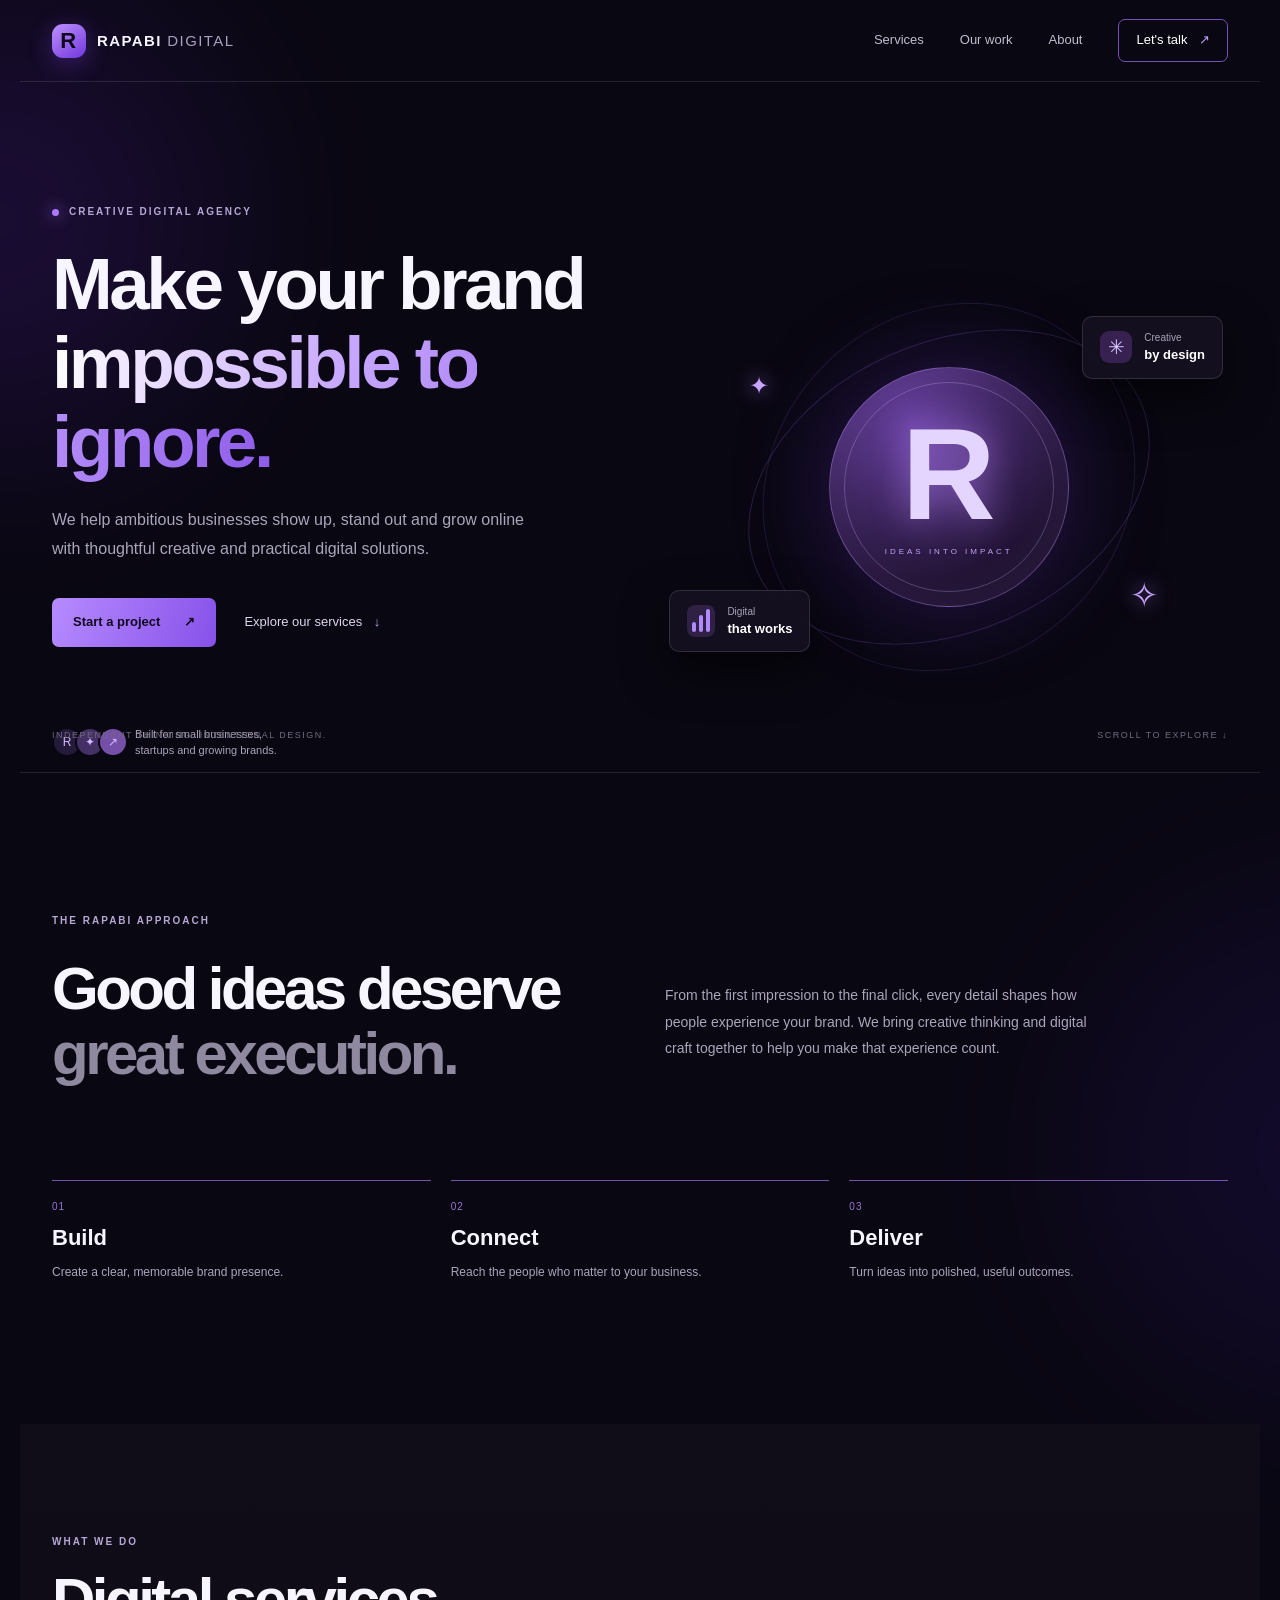
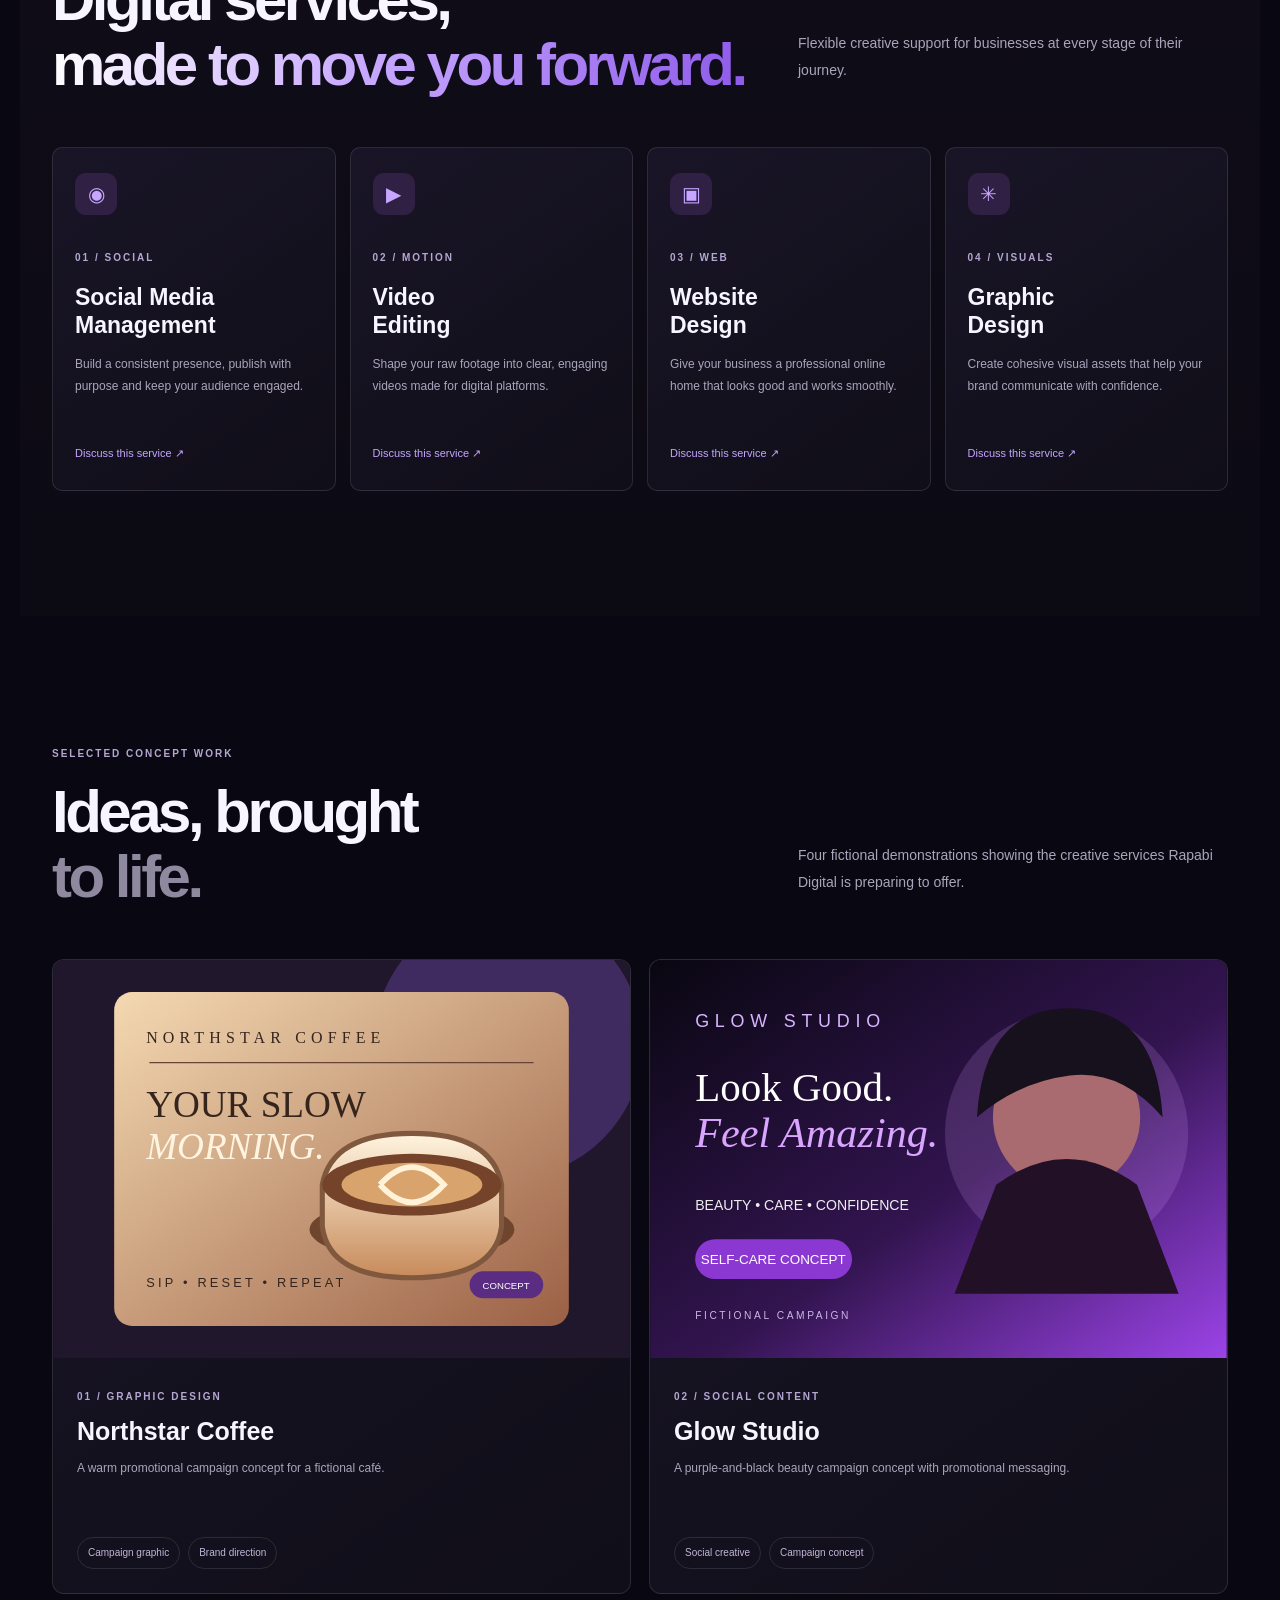
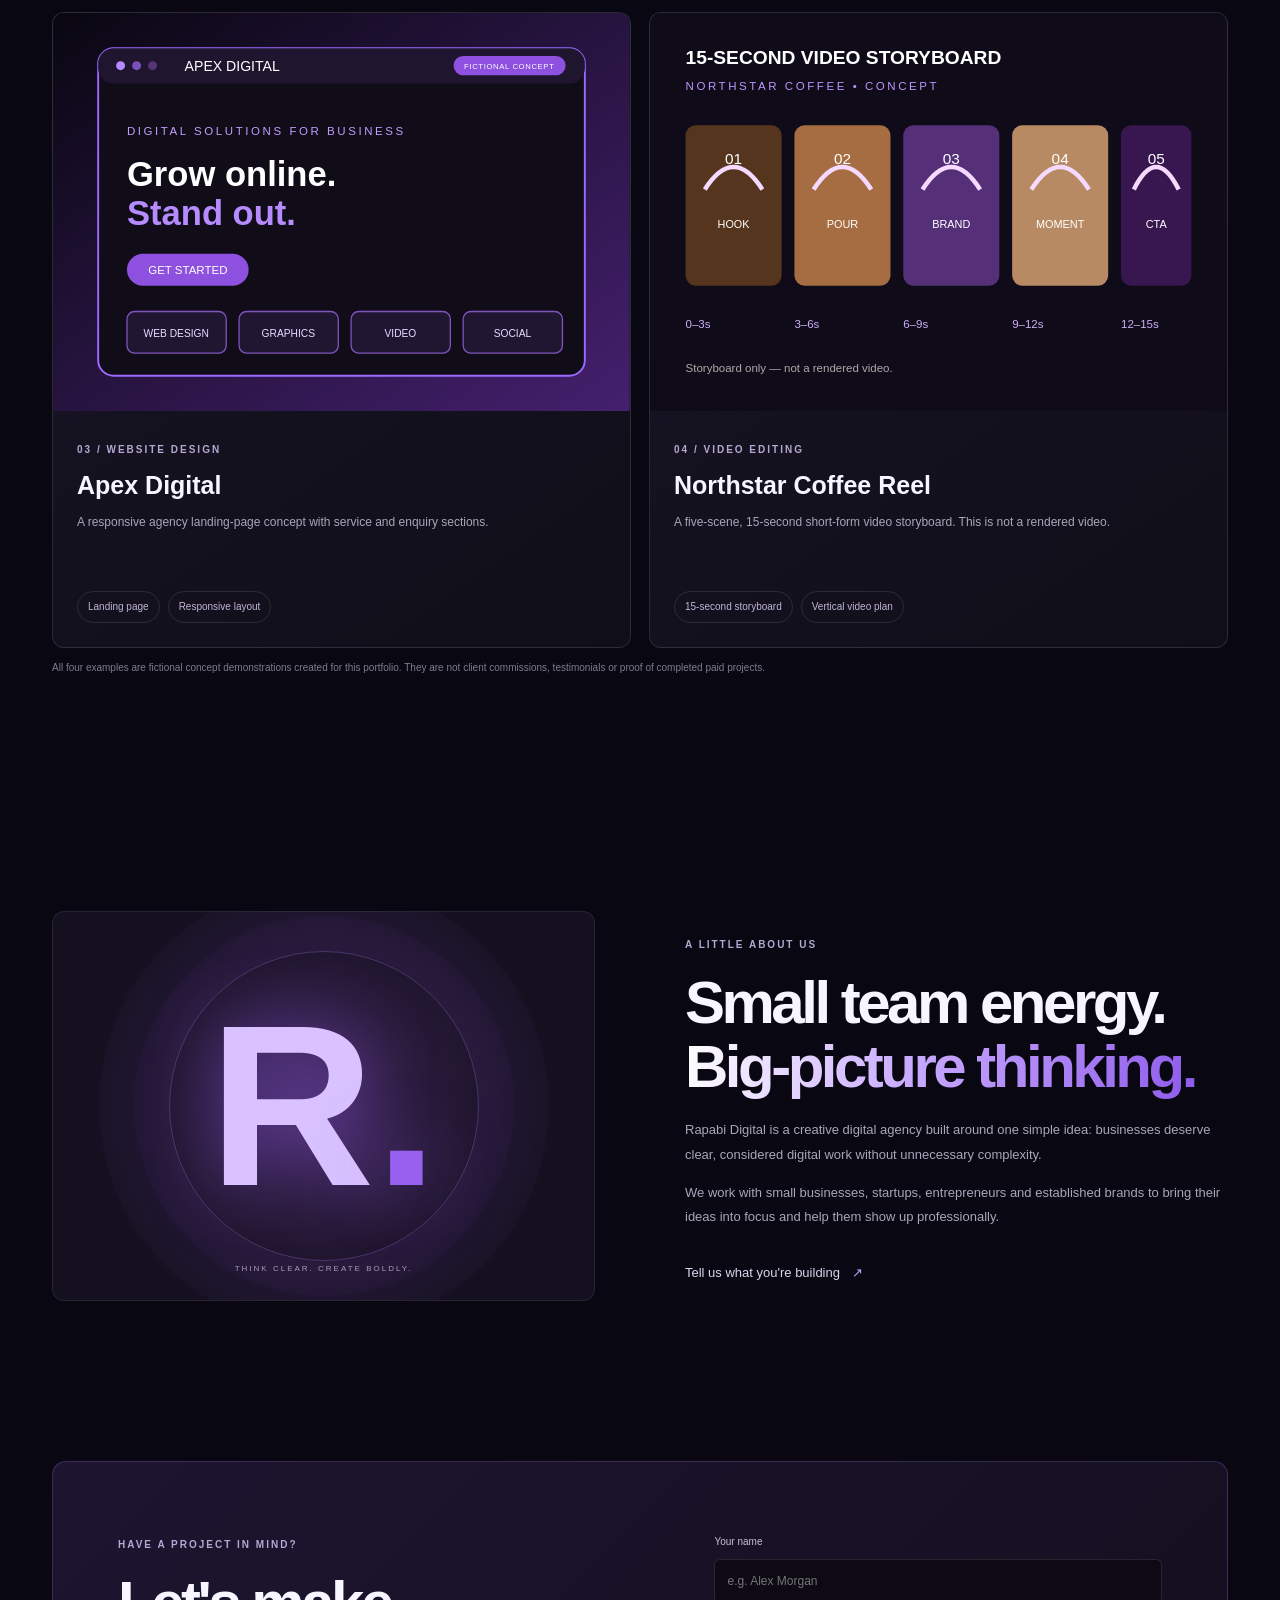
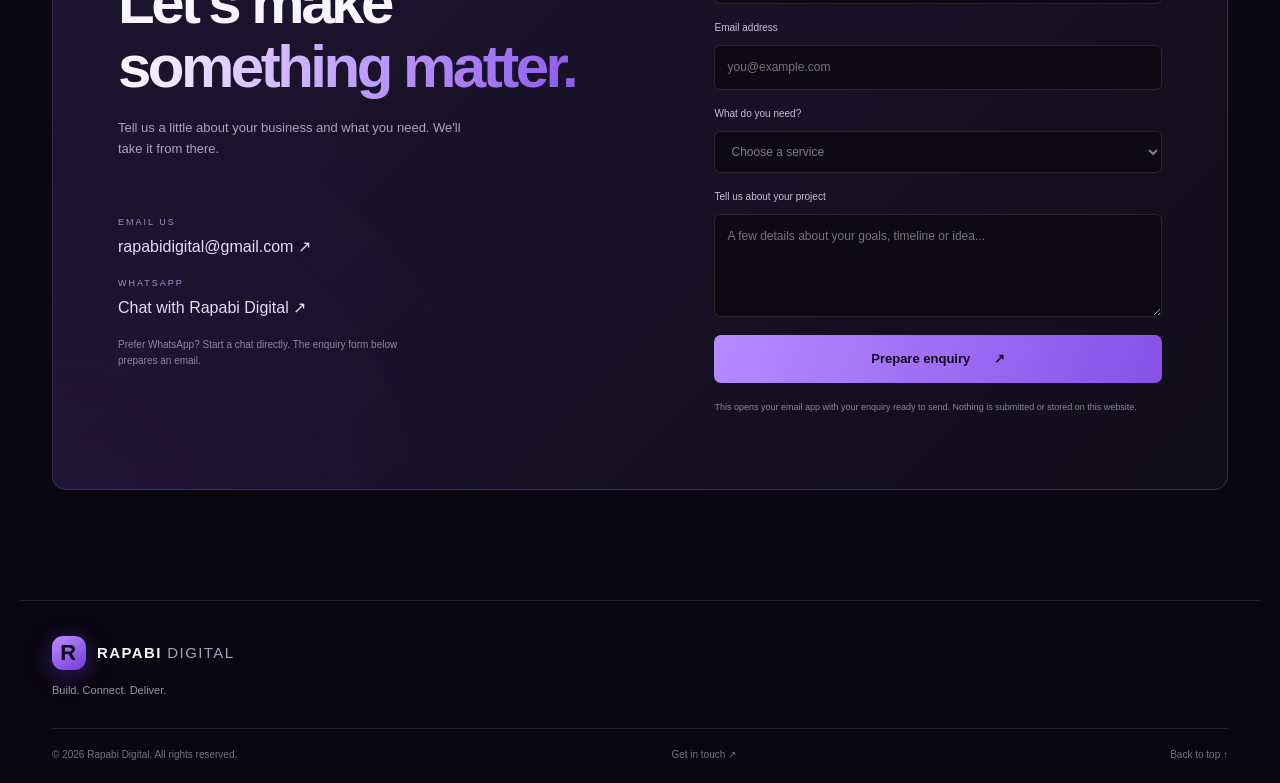
==== commit 395deaf1: "Link branded favicon in website head" ====
--- a/index.html
+++ b/index.html
@@ -12,6 +12,7 @@
   <link rel="preconnect" href="https://fonts.googleapis.com">
   <link rel="preconnect" href="https://fonts.gstatic.com" crossorigin>
   <link href="https://fonts.googleapis.com/css2?family=DM+Sans:wght@400;500;600;700&family=Space+Grotesk:wght@400;500;600;700&display=swap" rel="stylesheet">
+  <link rel="icon" type="image/svg+xml" href="assets/favicon.svg">
   <link rel="stylesheet" href="styles.css">
   <script src="script.js" defer></script>
 </head>
--- a/styles.css
+++ b/styles.css
@@ -6,3 +6,13 @@
 :where(a,button,input,select,textarea):focus-visible{outline:2px solid #c2a0ff;outline-offset:4px}
 .contact-details>span:not(.contact-small){font-size:9px;letter-spacing:2px;color:#a88acb;margin-top:12px}
 .contact-details>span:first-child{margin-top:0}
+
+/* Four-project concept portfolio */
+.portfolio-grid{display:grid;grid-template-columns:repeat(2,minmax(0,1fr));gap:18px}
+.portfolio-card{overflow:hidden;background:linear-gradient(145deg,#191527,#100e18);border:1px solid var(--line);border-radius:12px;transition:transform .22s,border-color .22s}
+.portfolio-card:hover{transform:translateY(-5px);border-color:#9869d7}
+.portfolio-card>img{display:block;width:100%;aspect-ratio:900/620;object-fit:cover;background:#171020}
+.portfolio-card-copy{padding:24px}
+.portfolio-card-copy h3{font:600 25px var(--display);margin:10px 0}
+.portfolio-card-copy p{font-size:12px;color:var(--muted);line-height:1.8;min-height:44px}
+@media(max-width:680px){.portfolio-grid{grid-template-columns:1fr}.portfolio-card-copy{padding:20px}.portfolio-card-copy h3{font-size:23px}}
